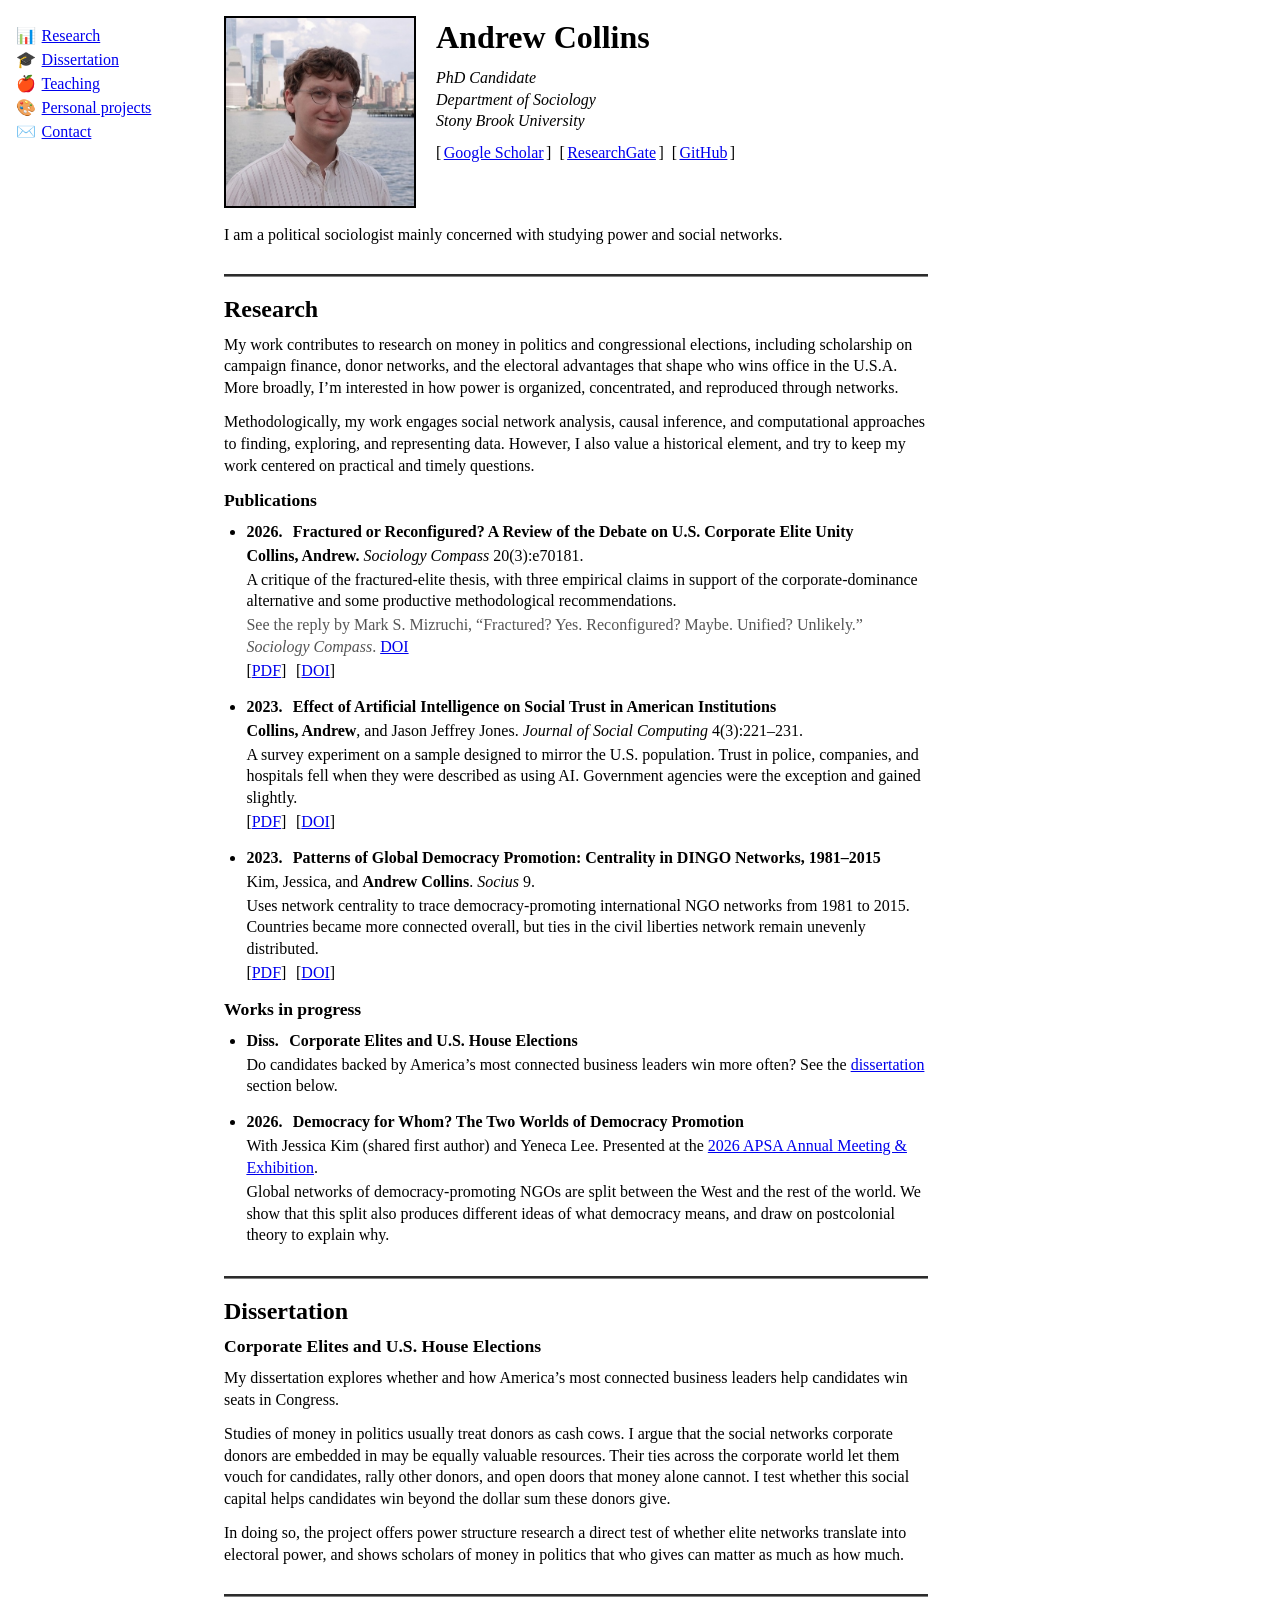
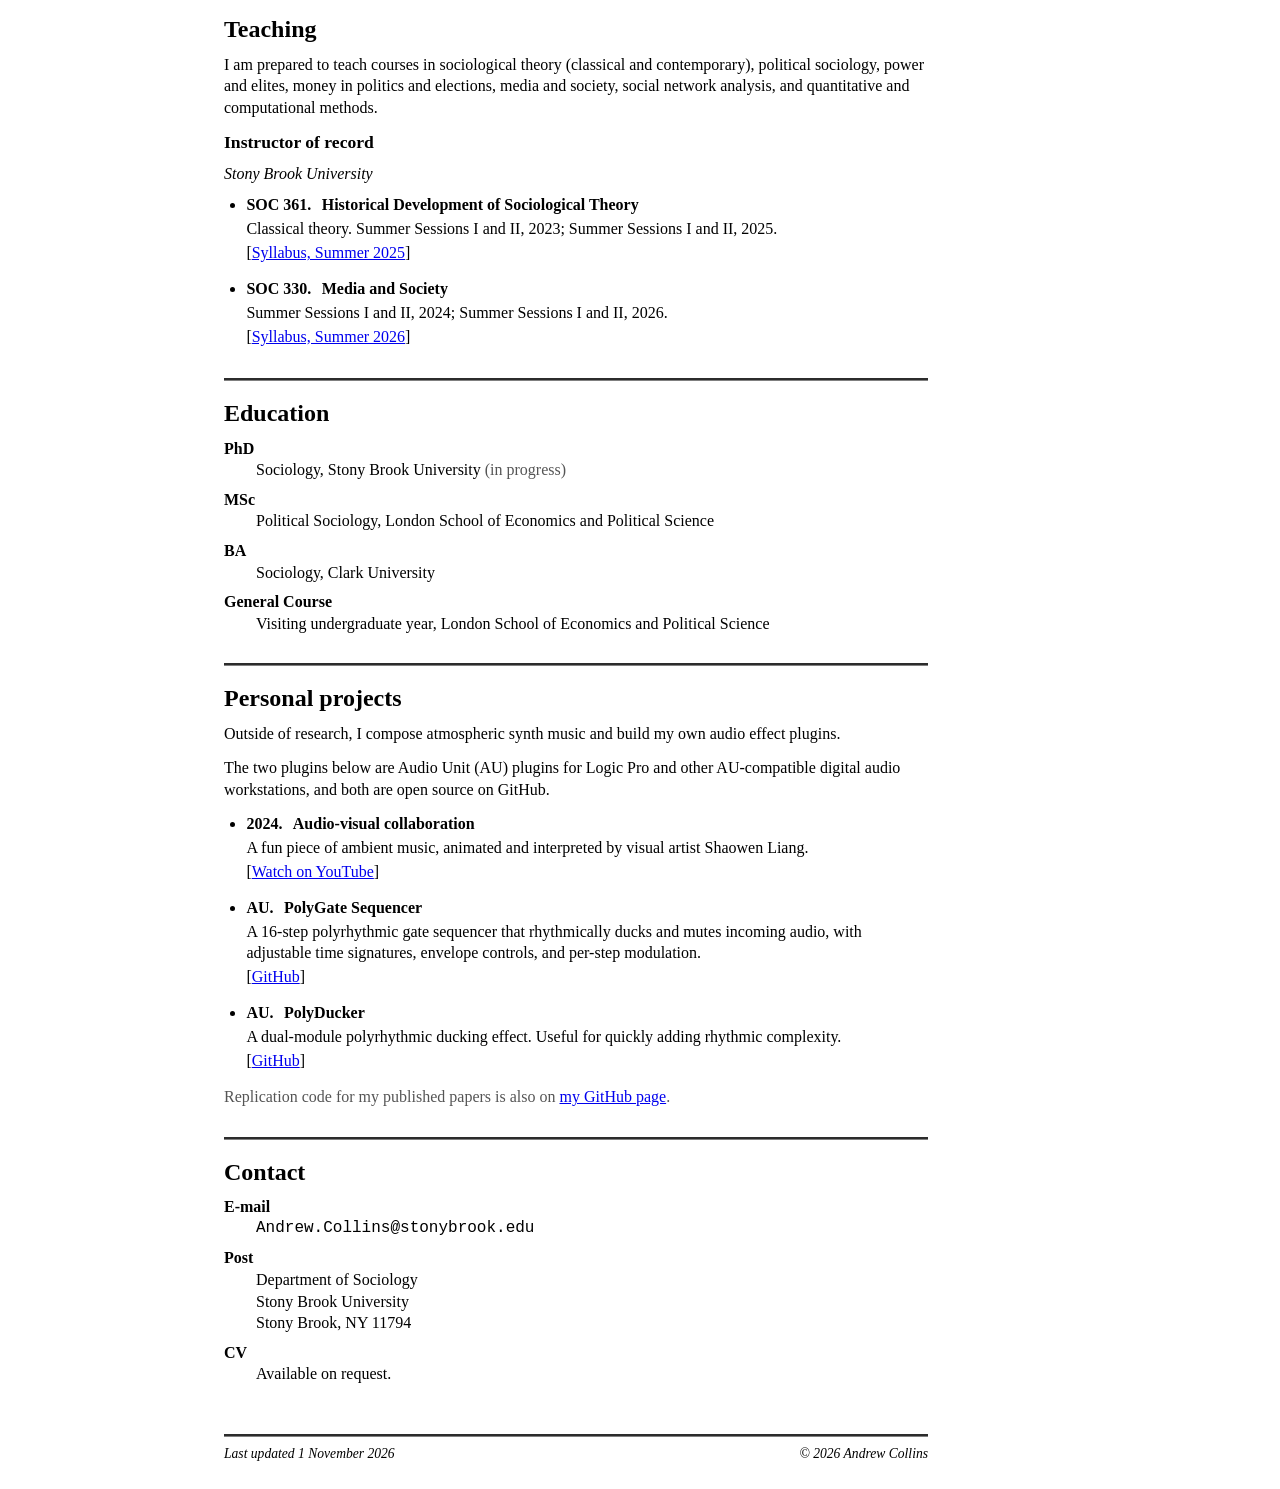
==== index.html @ 4a51fdda "Add causal inference to methods paragraph Co-Authored-By: Claude Sonnet 5.5 <noreply@anthropic.com> " ====
<!doctype html>
<html lang="en">
<head>
<meta charset="utf-8">
<meta name="viewport" content="width=device-width,initial-scale=1,viewport-fit=cover">
<style>body{margin:0}img{max-width:100%}:root{padding-top:env(safe-area-inset-top,0px);padding-bottom:env(safe-area-inset-bottom,0px)}</style>
<title>Andrew Collins</title>
<meta name="claude:viewport-fit-sides" content="cover">
<meta name="description" content="Andrew Collins, PhD candidate in Sociology at Stony Brook University. Political sociology, power structure research, and social network analysis.">
<link rel="stylesheet" href="style.css?v=9">
</head>
<body>
<div class="page">
<header class="side">
  <nav aria-label="Site"><ul class="nav"><li><span class="ico" aria-hidden="true">📊</span><a href="#research">Research</a></li><li><span class="ico" aria-hidden="true">🎓</span><a href="#dissertation">Dissertation</a></li><li><span class="ico" aria-hidden="true">🍎</span><a href="#teaching">Teaching</a></li><li><span class="ico" aria-hidden="true">🎨</span><a href="#projects">Personal projects</a></li><li><span class="ico" aria-hidden="true">✉️</span><a href="#contact">Contact</a></li></ul></nav>
</header>
<main>
<section class="intro">
  <img class="portrait" src="portrait.jpg" alt="Portrait of Andrew Collins" width="507" height="484">
  <div>
    <h1>Andrew Collins</h1>
    <p class="label">PhD Candidate<br>Department of Sociology<br>Stony Brook University</p>
    <div class="links"><a href="https://scholar.google.com/citations?user=Lzi82LQAAAAJ&amp;hl=en">Google Scholar</a><a href="https://www.researchgate.net/profile/Andrew-Collins-50">ResearchGate</a><a href="https://github.com/andycollii">GitHub</a></div>
  </div>
</section>

<section class="bio">
  <p class="lede">I am a political sociologist mainly concerned with studying power and social networks.</p>
</section>

<section id="research">
  <h2>Research</h2>
  <p class="lede">My work contributes to research on money in politics and congressional elections, including scholarship on campaign finance, donor networks, and the electoral advantages that shape who wins office in the U.S.A. More broadly, I&rsquo;m interested in how power is organized, concentrated, and reproduced through networks.</p>
  <p>Methodologically, my work engages social network analysis, causal inference, and computational approaches to finding, exploring, and representing data. However, I also value a historical element, and try to keep my work centered on practical and timely questions.</p>
<h3>Publications</h3>
  <ul class="works">
    <li><span class="yr">2026</span><div class="body">
      <span class="title">Fractured or Reconfigured? A Review of the Debate on U.S. Corporate Elite Unity</span>
      <span class="meta"><b>Collins, Andrew.</b> <i>Sociology Compass</i> 20(3):e70181.</span>
      <p class="note">A critique of the fractured-elite thesis, with three empirical claims in support of the corporate-dominance alternative and some productive methodological recommendations.</p>
      <p class="note quiet">See the reply by Mark S. Mizruchi, &ldquo;Fractured? Yes. Reconfigured? Maybe. Unified? Unlikely.&rdquo; <i>Sociology Compass</i>. <a href="https://doi.org/10.1111/soc4.70237">DOI</a></p>
      <span class="acts"><a href="papers/collins-2026-fractured-or-reconfigured.pdf">PDF</a><a href="https://doi.org/10.1111/soc4.70181">DOI</a></span>
    </div></li>
    <li><span class="yr">2023</span><div class="body">
      <span class="title">Effect of Artificial Intelligence on Social Trust in American Institutions</span>
      <span class="meta"><b>Collins, Andrew</b>, and Jason Jeffrey Jones. <i>Journal of Social Computing</i> 4(3):221&ndash;231.</span>
      <p class="note">A survey experiment on a sample designed to mirror the U.S. population. Trust in police, companies, and hospitals fell when they were described as using AI. Government agencies were the exception and gained slightly.</p>
      <span class="acts"><a href="papers/collins-jones-2023-ai-trust.pdf">PDF</a><a href="https://doi.org/10.23919/JSC.2023.0022">DOI</a></span>
    </div></li>
    <li><span class="yr">2023</span><div class="body">
      <span class="title">Patterns of Global Democracy Promotion: Centrality in DINGO Networks, 1981&ndash;2015</span>
      <span class="meta">Kim, Jessica, and <b>Andrew Collins</b>. <i>Socius</i> 9.</span>
      <p class="note">Uses network centrality to trace democracy-promoting international NGO networks from 1981 to 2015. Countries became more connected overall, but ties in the civil liberties network remain unevenly distributed.</p>
      <span class="acts"><a href="papers/kim-collins-2023-dingo-networks.pdf">PDF</a><a href="https://doi.org/10.1177/23780231231221462">DOI</a></span>
    </div></li>
  </ul>
<h3>Works in progress</h3>
  <ul class="works">
    <li><span class="yr">Diss</span><div class="body">
      <span class="title">Corporate Elites and U.S. House Elections</span>
      <p class="note">Do candidates backed by America&rsquo;s most connected business leaders win more often? See the <a href="#dissertation">dissertation</a> section below.</p>
    </div></li>
    <li><span class="yr">2026</span><div class="body">
      <span class="title">Democracy for Whom? The Two Worlds of Democracy Promotion</span>
      <span class="meta">With Jessica Kim (shared first author) and Yeneca Lee. Presented at the <a href="https://connect.apsanet.org/apsa2026/">2026 APSA Annual Meeting &amp; Exhibition</a>.</span>
      <p class="note">Global networks of democracy-promoting NGOs are split between the West and the rest of the world. We show that this split also produces different ideas of what democracy means, and draw on postcolonial theory to explain why.</p>
    </div></li>
  </ul>
</section>

<section id="dissertation">
  <h2>Dissertation</h2>
  <h3>Corporate Elites and U.S. House Elections</h3>
  <p class="lede">My dissertation explores whether and how America&rsquo;s most connected business leaders help candidates win seats in Congress.</p>
  <p>Studies of money in politics usually treat donors as cash cows. I argue that the social networks corporate donors are embedded in may be equally valuable resources. Their ties across the corporate world let them vouch for candidates, rally other donors, and open doors that money alone cannot. I test whether this social capital helps candidates win beyond the dollar sum these donors give.</p>
  <p>In doing so, the project offers power structure research a direct test of whether elite networks translate into electoral power, and shows scholars of money in politics that who gives can matter as much as how much.</p>
</section>

<section id="teaching">
  <h2>Teaching</h2>
  <p class="lede">I am prepared to teach courses in sociological theory (classical and contemporary), political sociology, power and elites, money in politics and elections, media and society, social network analysis, and quantitative and computational methods.</p>
<h3>Instructor of record</h3>
  <p class="label">Stony Brook University</p>
  <ul class="works">
    <li><span class="yr">SOC 361</span><div class="body">
      <span class="title">Historical Development of Sociological Theory</span>
      <span class="meta">Classical theory. Summer Sessions I and II, 2023; Summer Sessions I and II, 2025.</span>
      <span class="acts"><a href="syllabi/SOC361-classical-sociological-theory-summer-2025.pdf">Syllabus, Summer 2025</a></span>
    </div></li>
    <li><span class="yr">SOC 330</span><div class="body">
      <span class="title">Media and Society</span>
      <span class="meta">Summer Sessions I and II, 2024; Summer Sessions I and II, 2026.</span>
      <span class="acts"><a href="syllabi/SOC330-media-and-society-summer-2026.pdf">Syllabus, Summer 2026</a></span>
    </div></li>
  </ul>
</section>

<section>
    <h2>Education</h2>
    <dl class="cv">
      <dt>PhD</dt><dd>Sociology, Stony Brook University <span class="quiet">(in progress)</span></dd>
      <dt>MSc</dt><dd>Political Sociology, London School of Economics and Political Science</dd>
      <dt>BA</dt><dd>Sociology, Clark University</dd>
      <dt>General Course</dt><dd>Visiting undergraduate year, London School of Economics and Political Science</dd>
    </dl>
</section>

<section id="projects">
  <h2>Personal projects</h2>
  <p class="lede">Outside of research, I compose atmospheric synth music and build my own audio effect plugins.</p>
  <p>The two plugins below are Audio Unit (AU) plugins for Logic Pro and other AU-compatible digital audio workstations, and both are open source on GitHub.</p>
<ul class="works">
    <li><span class="yr">2024</span><div class="body">
      <span class="title">Audio-visual collaboration</span>
      <p class="note">A fun piece of ambient music, animated and interpreted by visual artist Shaowen Liang.</p>
      <span class="acts"><a href="https://www.youtube.com/watch?v=5Bw2liCkZ20">Watch on YouTube</a></span>
    </div></li>
    <li><span class="yr">AU</span><div class="body">
      <span class="title">PolyGate Sequencer</span>
      <p class="note">A 16-step polyrhythmic gate sequencer that rhythmically ducks and mutes incoming audio, with adjustable time signatures, envelope controls, and per-step modulation.</p>
      <span class="acts"><a href="https://github.com/andycollii/PolyGate-Sequencer">GitHub</a></span>
    </div></li>
    <li><span class="yr">AU</span><div class="body">
      <span class="title">PolyDucker</span>
      <p class="note">A dual-module polyrhythmic ducking effect. Useful for quickly adding rhythmic complexity.</p>
      <span class="acts"><a href="https://github.com/andycollii/PolyDucker">GitHub</a></span>
    </div></li>
  </ul>
  <p class="quiet">Replication code for my published papers is also on <a href="https://github.com/andycollii">my GitHub page</a>.</p>
</section>

<section id="contact">
  <h2>Contact</h2>
  <dl class="cv">
    <dt>E-mail</dt><dd class="mono">Andrew.Collins@stonybrook.edu</dd>
    <dt>Post</dt><dd>Department of Sociology<br>Stony Brook University<br>Stony Brook, NY 11794</dd>
    <dt>CV</dt><dd>Available on request.</dd>
  </dl>
</section>
</main>
<footer class="foot label"><span>Last updated 1 November 2026</span><span>&copy; 2026 Andrew Collins</span></footer>
</div>
</body>
</html>
---- style.css ----
/* Layout: web 1.0. Plain document flow, a bordered sidebar box like an old frameset, default-blue links, purple visited links, grooved rules. */
:root {
  --paper: #ffffff;
  --ink: #000000;
  --quiet: #555555;
  --box: #e8e8e8;
  --edge: #808080;
  --link: #0000ee;
  --visited: #551a8b;
  --active: #ee0000;
  --face: "Times New Roman", Times, serif;
}
@media (prefers-color-scheme: dark) {
  :root:not([data-theme="light"]) { --paper: #000000; --ink: #e6e6e6; --quiet: #a8a8a8; --box: #1a1a1a; --edge: #808080; --link: #6f9cff; --visited: #c08fff; --active: #ff5a5a; color-scheme: dark; }
}
:root[data-theme="dark"] { --paper: #000000; --ink: #e6e6e6; --quiet: #a8a8a8; --box: #1a1a1a; --edge: #808080; --link: #6f9cff; --visited: #c08fff; --active: #ff5a5a; color-scheme: dark; }

* { box-sizing: border-box; }
body {
  background: var(--paper);
  color: var(--ink);
  font-family: var(--face);
  font-size: 16px;
  line-height: 1.35;
}

.page {
  display: grid;
  grid-template-columns: 11rem minmax(0, 44rem);
  gap: 1.25rem 2rem;
  max-width: 60rem;
  padding: 1rem max(16px, env(safe-area-inset-right, 0px)) 1rem max(16px, env(safe-area-inset-left, 0px));
}

.side {
  align-self: start;
  padding-top: 0.4rem;
  display: flex;
  flex-direction: column;
  gap: 0.75rem;
}
.mark { font-weight: bold; font-size: 1.1rem; color: var(--ink); text-decoration: none; }
.mark:visited { color: var(--ink); }

.nav { margin: 0; padding-left: 1.2rem; list-style: square; }
.nav li { margin: 0.15rem 0; }
.nav a[aria-current="page"] { color: var(--ink); font-weight: bold; text-decoration: none; }

main { min-width: 0; display: flex; flex-direction: column; gap: 0; }
section { margin: 0; padding-bottom: 1rem; }
section + section, .id + section, section + .id { border-top: 3px groove var(--edge); padding-top: 0.5rem; }

h1 { font-size: 2rem; font-weight: bold; margin: 0.3rem 0 0.5rem; }
h2 { font-size: 1.5rem; font-weight: bold; margin: 0.5rem 0; }
h3 { font-size: 1.1rem; font-weight: bold; margin: 0.5rem 0; }
p { margin: 0 0 0.8rem; }
.lede { font-size: 1rem; }

.label { font-size: 1rem; color: var(--ink); font-style: italic; margin: 0 0 0.6rem; }
.side .label { font-size: 0.85rem; margin: 0; }
.quiet { color: var(--quiet); }

a { color: var(--link); text-decoration: underline; }
a:visited { color: var(--visited); }
a:active { color: var(--active); }
a:focus-visible { outline: 1px dotted var(--ink); outline-offset: 1px; }

.id { display: flex; flex-direction: column; gap: 0.6rem; padding-bottom: 1rem; }
.portrait { display: block; width: 10rem; max-width: 100%; height: auto; aspect-ratio: 1; object-fit: cover; object-position: 40% 45%; border: 2px solid var(--ink); }
.links { display: flex; flex-wrap: wrap; gap: 0.2rem 0; }
.links a::before { content: "["; color: var(--ink); display: inline-block; margin-right: 0.15em; text-decoration: none; }
.links a::after { content: "]"; color: var(--ink); display: inline-block; margin-left: 0.15em; margin-right: 0.5em; text-decoration: none; }

/* Works: a plain bulleted list with the year in bold */
.works { margin: 0 0 0.8rem; padding-left: 1.4rem; list-style: disc; }
.works li { margin: 0 0 0.9rem; }
.works .yr { font-weight: bold; margin-right: 0.4em; }
.works .yr::after { content: "."; }
.works .body { display: inline; }
.works .title { font-weight: bold; }
.works .meta, .works .note, .works .acts { display: block; margin: 0.15rem 0 0; }
.works .note { margin: 0.15rem 0 0; }
.works .meta { color: var(--ink); }
.works .acts a { margin-right: 0.6em; }
.works .acts a::before { content: "["; color: var(--ink); display: inline-block; text-decoration: none; }
.works .acts a::after { content: "]"; color: var(--ink); display: inline-block; text-decoration: none; }

.tags { margin: 0 0 0.8rem; padding-left: 1.4rem; list-style: circle; }

dl.cv { margin: 0 0 0.8rem; }
dl.cv dt { font-weight: bold; margin-top: 0.5rem; }
dl.cv dd { margin: 0 0 0 2rem; }

.mono { font-family: "Courier New", Courier, monospace; overflow-wrap: anywhere; }

.foot { grid-column: 2; display: flex; flex-wrap: wrap; justify-content: space-between; gap: 0.25rem 1.5rem; border-top: 3px groove var(--edge); padding-top: 0.5rem; font-size: 0.85rem; font-style: italic; }

@media (max-width: 760px) {
  .page { grid-template-columns: minmax(0, 1fr); }
  .foot { grid-column: 1; }
}

/* Index: photo beside name, title and links */
.intro { display: flex; gap: 1.25rem; align-items: flex-start; }
.intro h1 { margin-top: 0; }
.intro .portrait { flex: none; width: 12rem; }
.intro + .bio { border-top: none; padding-top: 0; }
@media (max-width: 520px) {
  .intro { flex-direction: column; gap: 0.75rem; }
}

/* Single page: sticky menu, anchored sections */
.side { position: sticky; top: 1rem; }
section[id] { scroll-margin-top: 1rem; }
html { scroll-behavior: smooth; }
@media (prefers-reduced-motion: reduce) { html { scroll-behavior: auto; } }
@media (max-width: 760px) { .side { position: static; } }

/* Menu: emoji in place of bullets */
.nav { list-style: none; padding-left: 0; }
.nav .ico { display: inline-block; width: 1.6em; }
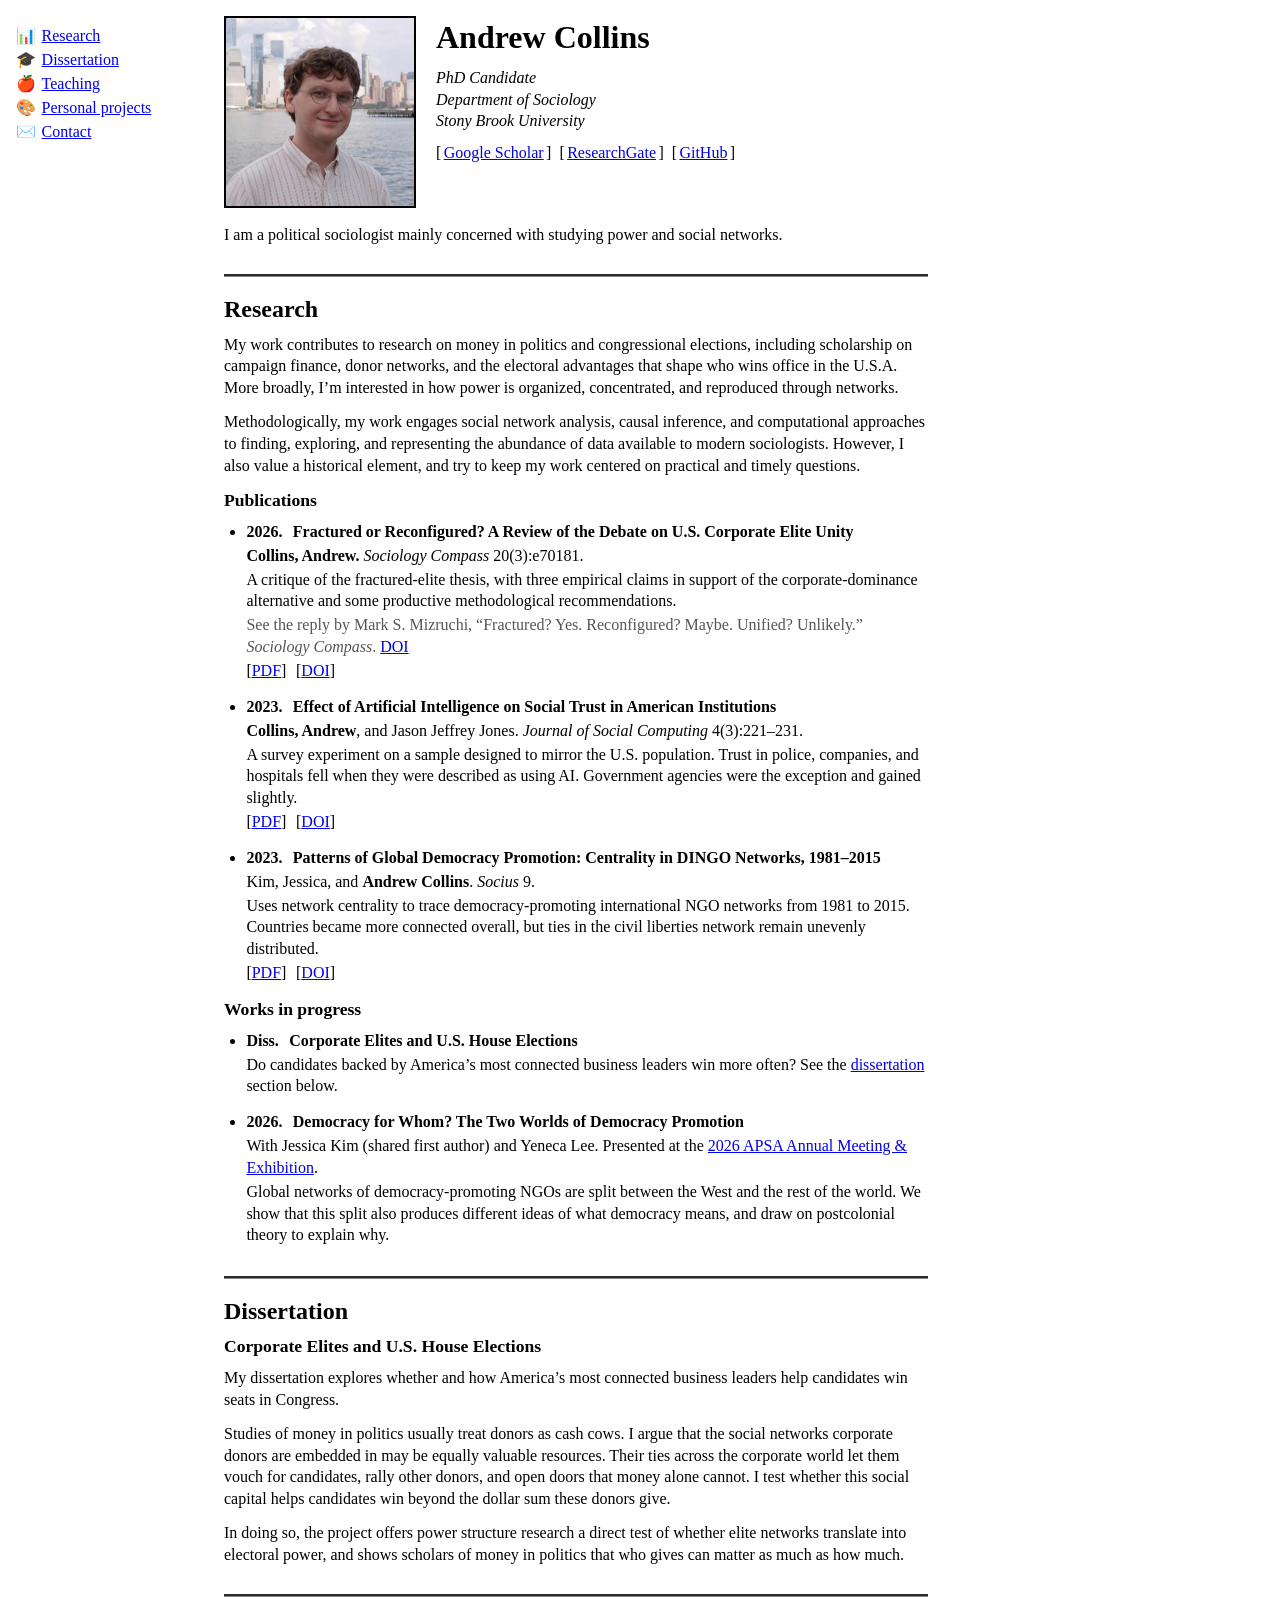
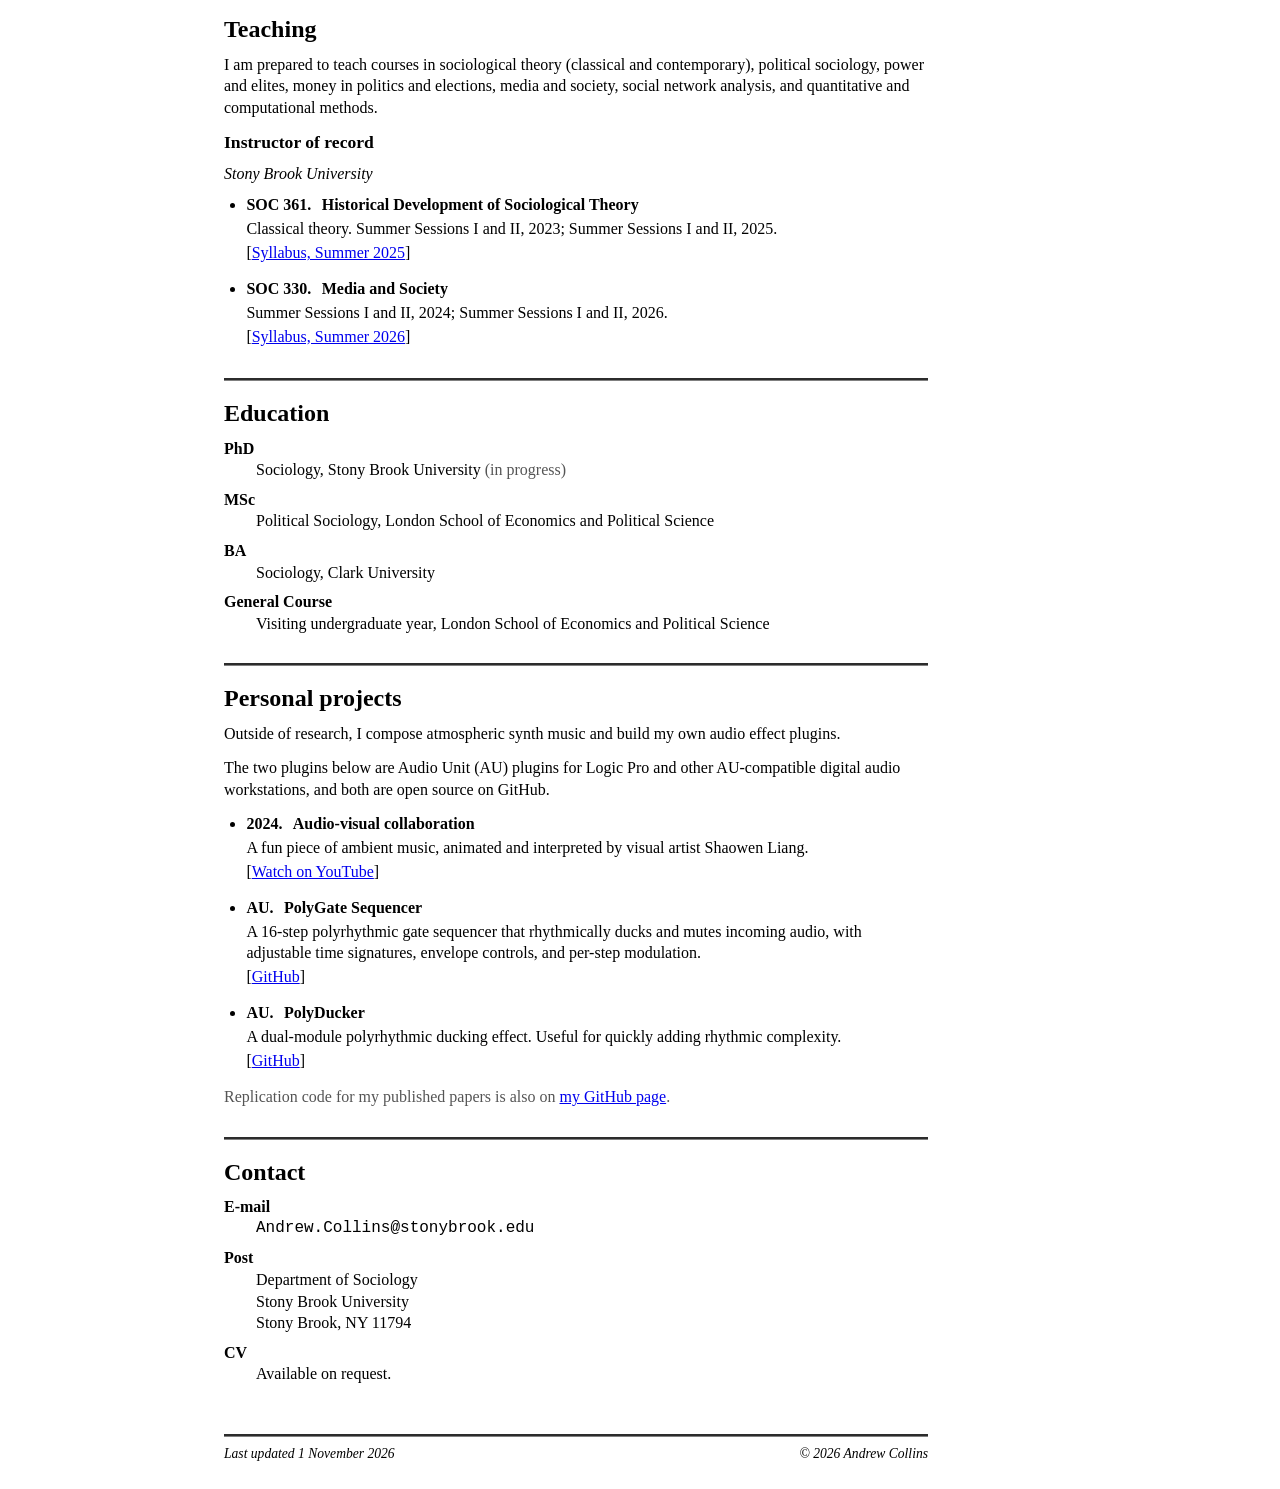
==== commit 0ac8238f: "Reword methods paragraph on data abundance Co-Authored-By: Claude Sonnet 5.5 <noreply@anthropic.com>" ====
--- a/index.html
+++ b/index.html
@@ -31,7 +31,7 @@
 <section id="research">
   <h2>Research</h2>
   <p class="lede">My work contributes to research on money in politics and congressional elections, including scholarship on campaign finance, donor networks, and the electoral advantages that shape who wins office in the U.S.A. More broadly, I&rsquo;m interested in how power is organized, concentrated, and reproduced through networks.</p>
-  <p>Methodologically, my work engages social network analysis, causal inference, and computational approaches to finding, exploring, and representing data. However, I also value a historical element, and try to keep my work centered on practical and timely questions.</p>
+  <p>Methodologically, my work engages social network analysis, causal inference, and computational approaches to finding, exploring, and representing the abundance of data available to modern sociologists. However, I also value a historical element, and try to keep my work centered on practical and timely questions.</p>
 <h3>Publications</h3>
   <ul class="works">
     <li><span class="yr">2026</span><div class="body">
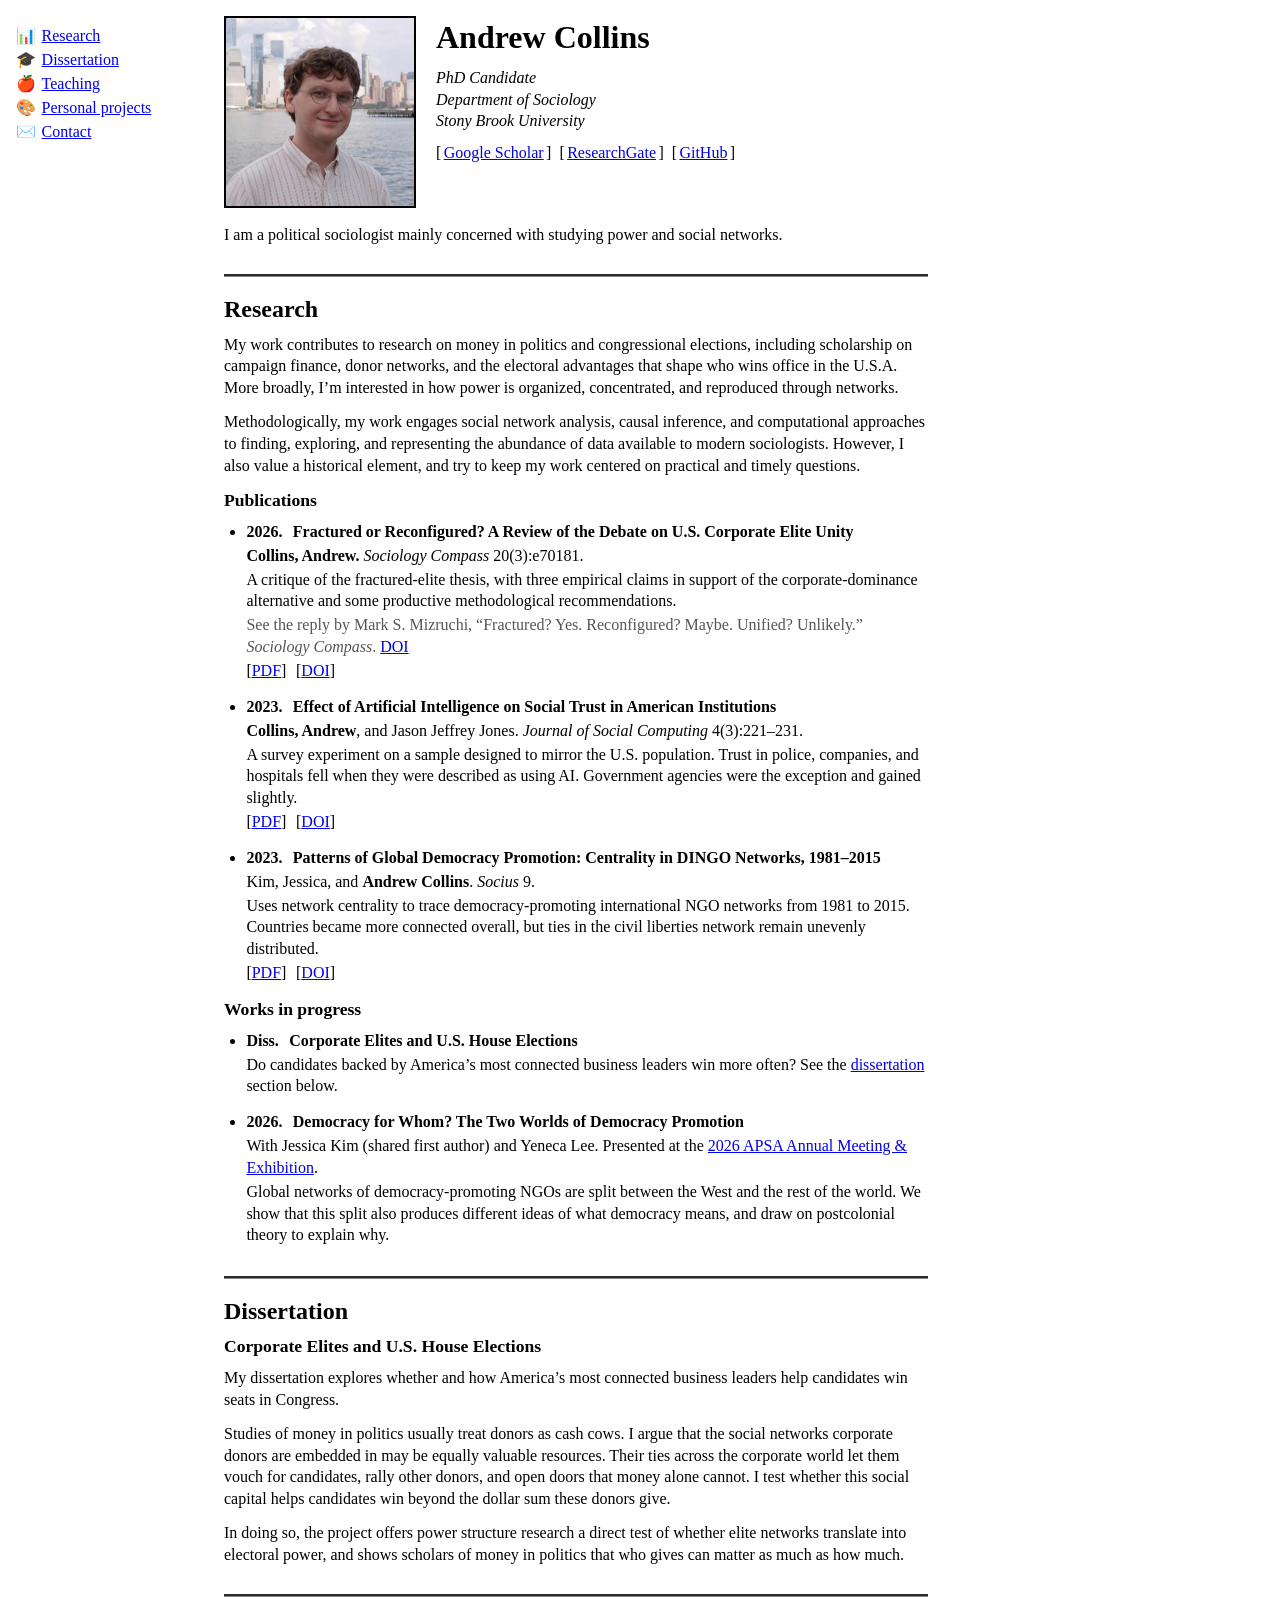
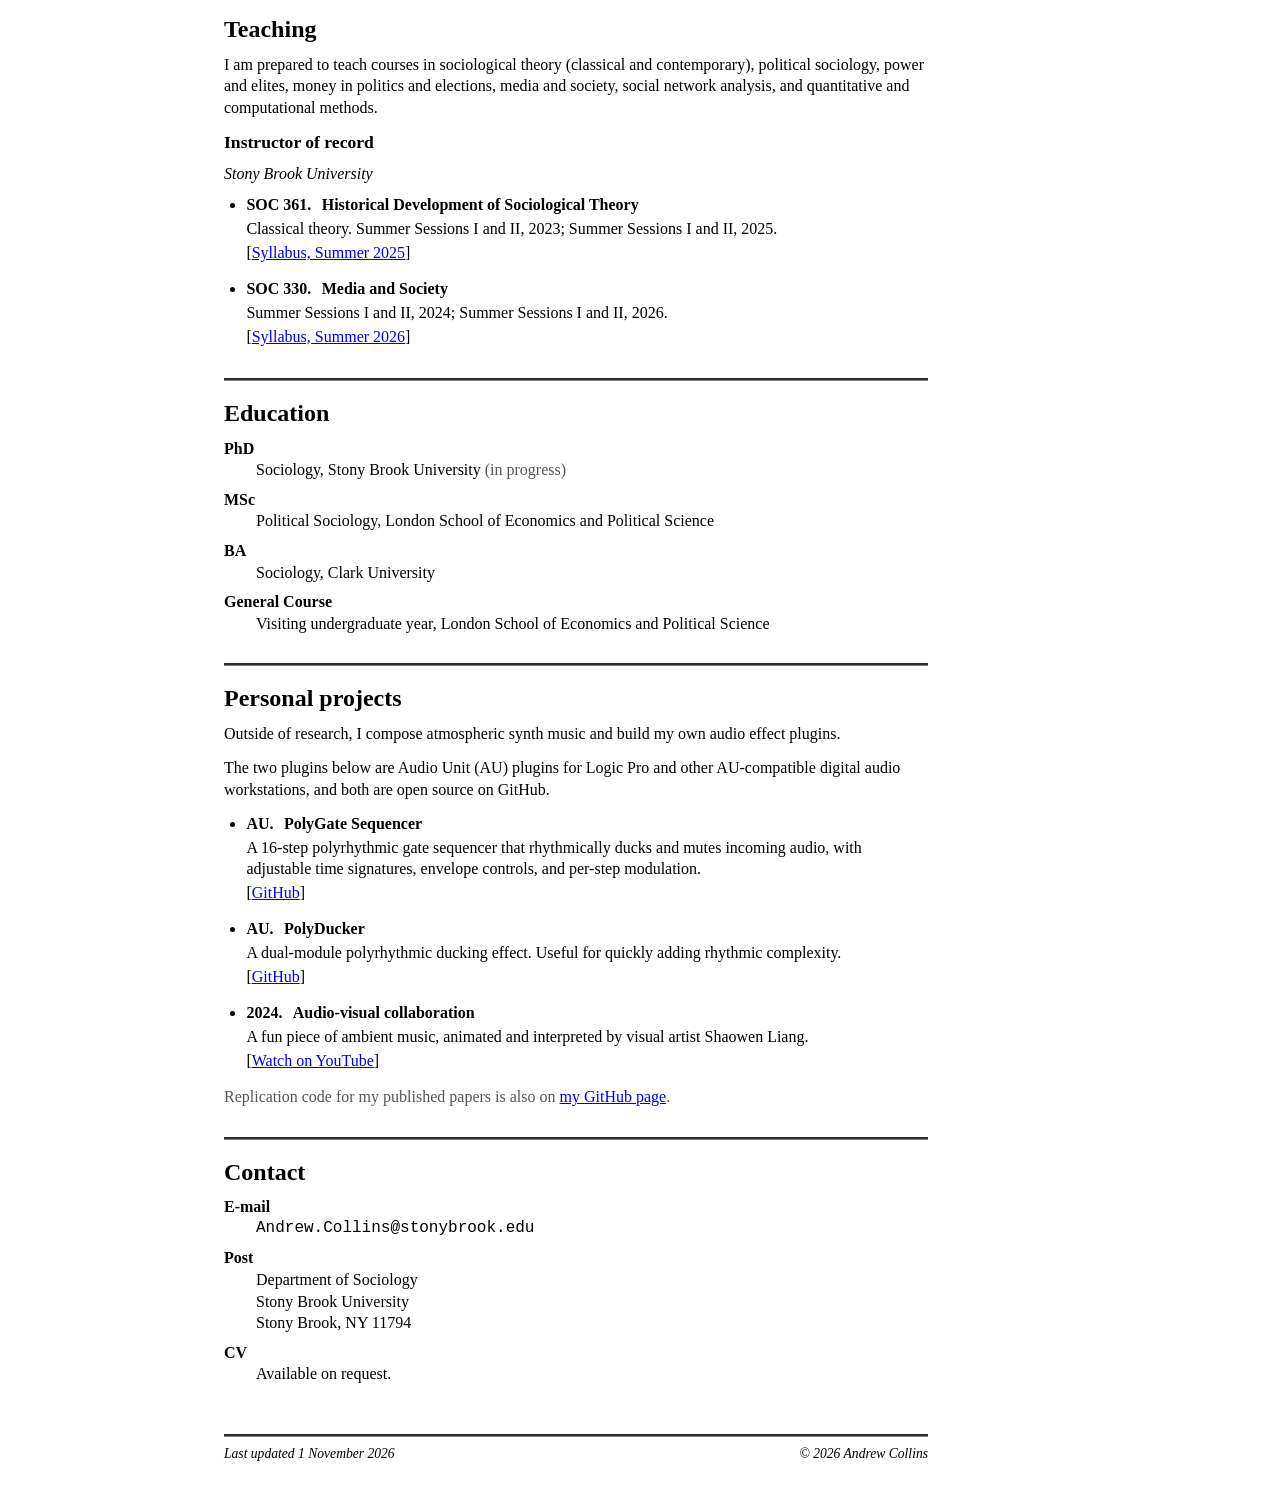
==== commit 1a5c794a: "Move audio-visual collaboration beneath the plugins Co-Authored-By: Claude Sonnet 5.5 <noreply@anthr" ====
--- a/index.html
+++ b/index.html
@@ -110,11 +110,6 @@
   <p class="lede">Outside of research, I compose atmospheric synth music and build my own audio effect plugins.</p>
   <p>The two plugins below are Audio Unit (AU) plugins for Logic Pro and other AU-compatible digital audio workstations, and both are open source on GitHub.</p>
 <ul class="works">
-    <li><span class="yr">2024</span><div class="body">
-      <span class="title">Audio-visual collaboration</span>
-      <p class="note">A fun piece of ambient music, animated and interpreted by visual artist Shaowen Liang.</p>
-      <span class="acts"><a href="https://www.youtube.com/watch?v=5Bw2liCkZ20">Watch on YouTube</a></span>
-    </div></li>
     <li><span class="yr">AU</span><div class="body">
       <span class="title">PolyGate Sequencer</span>
       <p class="note">A 16-step polyrhythmic gate sequencer that rhythmically ducks and mutes incoming audio, with adjustable time signatures, envelope controls, and per-step modulation.</p>
@@ -124,6 +119,11 @@
       <span class="title">PolyDucker</span>
       <p class="note">A dual-module polyrhythmic ducking effect. Useful for quickly adding rhythmic complexity.</p>
       <span class="acts"><a href="https://github.com/andycollii/PolyDucker">GitHub</a></span>
+    </div></li>
+    <li><span class="yr">2024</span><div class="body">
+      <span class="title">Audio-visual collaboration</span>
+      <p class="note">A fun piece of ambient music, animated and interpreted by visual artist Shaowen Liang.</p>
+      <span class="acts"><a href="https://www.youtube.com/watch?v=5Bw2liCkZ20">Watch on YouTube</a></span>
     </div></li>
   </ul>
   <p class="quiet">Replication code for my published papers is also on <a href="https://github.com/andycollii">my GitHub page</a>.</p>
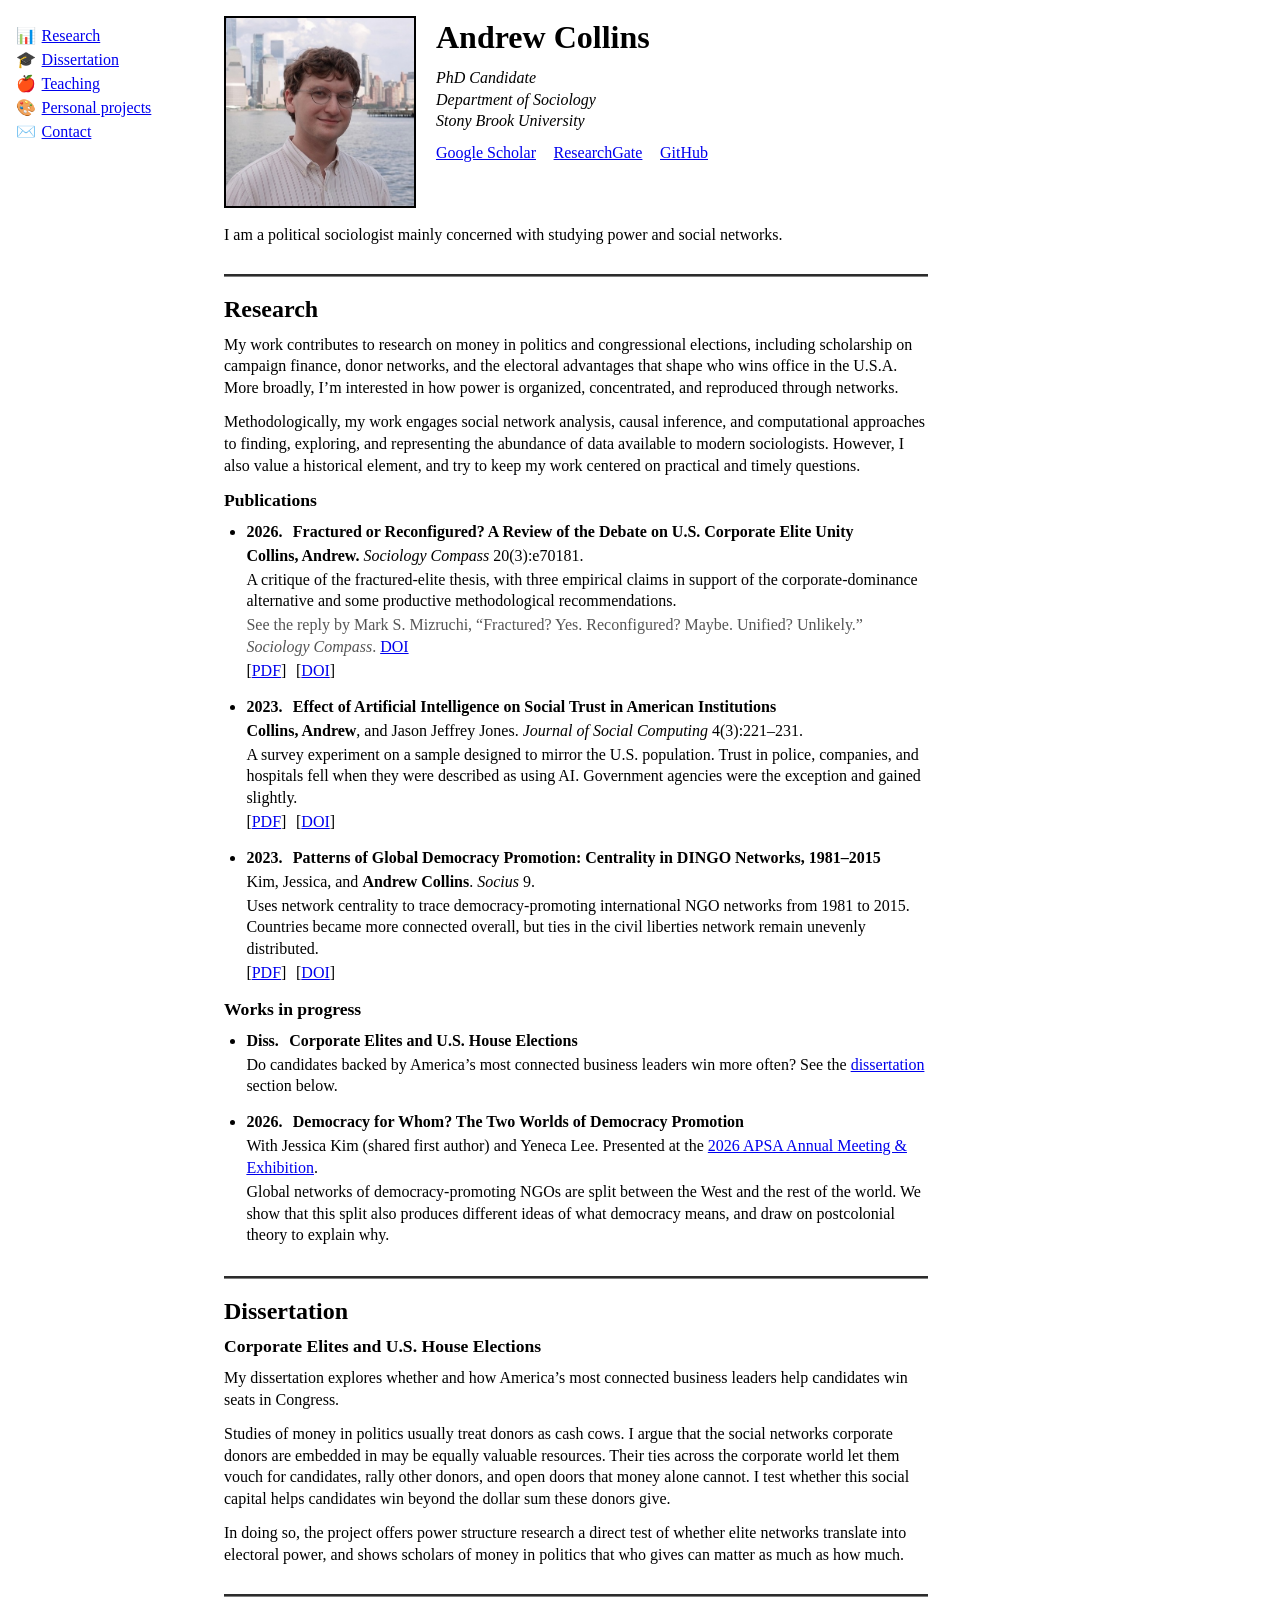
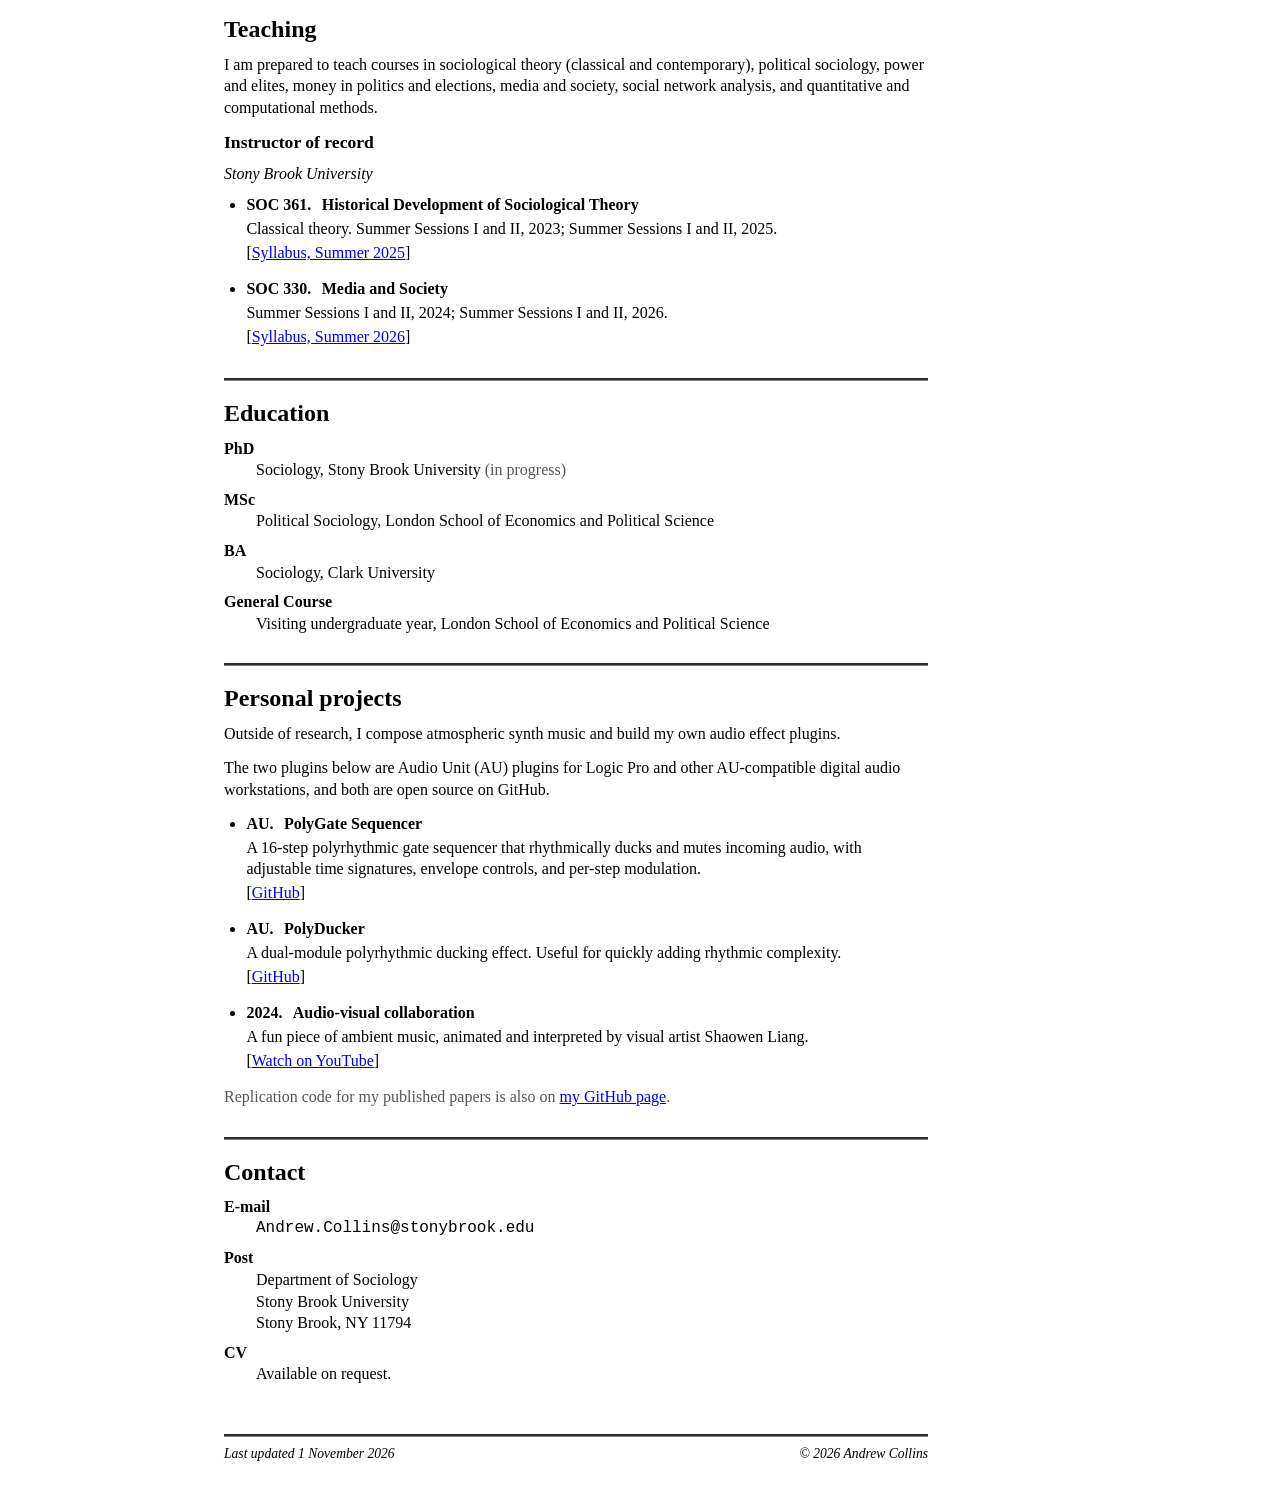
==== commit 2cb5df4f: "Remove brackets from profile links Co-Authored-By: Claude Sonnet 5.5 <noreply@anthropic.com> Claude-" ====
--- a/index.html
+++ b/index.html
@@ -7,7 +7,7 @@
 <title>Andrew Collins</title>
 <meta name="claude:viewport-fit-sides" content="cover">
 <meta name="description" content="Andrew Collins, PhD candidate in Sociology at Stony Brook University. Political sociology, power structure research, and social network analysis.">
-<link rel="stylesheet" href="style.css?v=9">
+<link rel="stylesheet" href="style.css?v=10">
 </head>
 <body>
 <div class="page">
--- a/style.css
+++ b/style.css
@@ -67,9 +67,7 @@
 
 .id { display: flex; flex-direction: column; gap: 0.6rem; padding-bottom: 1rem; }
 .portrait { display: block; width: 10rem; max-width: 100%; height: auto; aspect-ratio: 1; object-fit: cover; object-position: 40% 45%; border: 2px solid var(--ink); }
-.links { display: flex; flex-wrap: wrap; gap: 0.2rem 0; }
-.links a::before { content: "["; color: var(--ink); display: inline-block; margin-right: 0.15em; text-decoration: none; }
-.links a::after { content: "]"; color: var(--ink); display: inline-block; margin-left: 0.15em; margin-right: 0.5em; text-decoration: none; }
+.links { display: flex; flex-wrap: wrap; gap: 0.2rem 1.1rem; }
 
 /* Works: a plain bulleted list with the year in bold */
 .works { margin: 0 0 0.8rem; padding-left: 1.4rem; list-style: disc; }
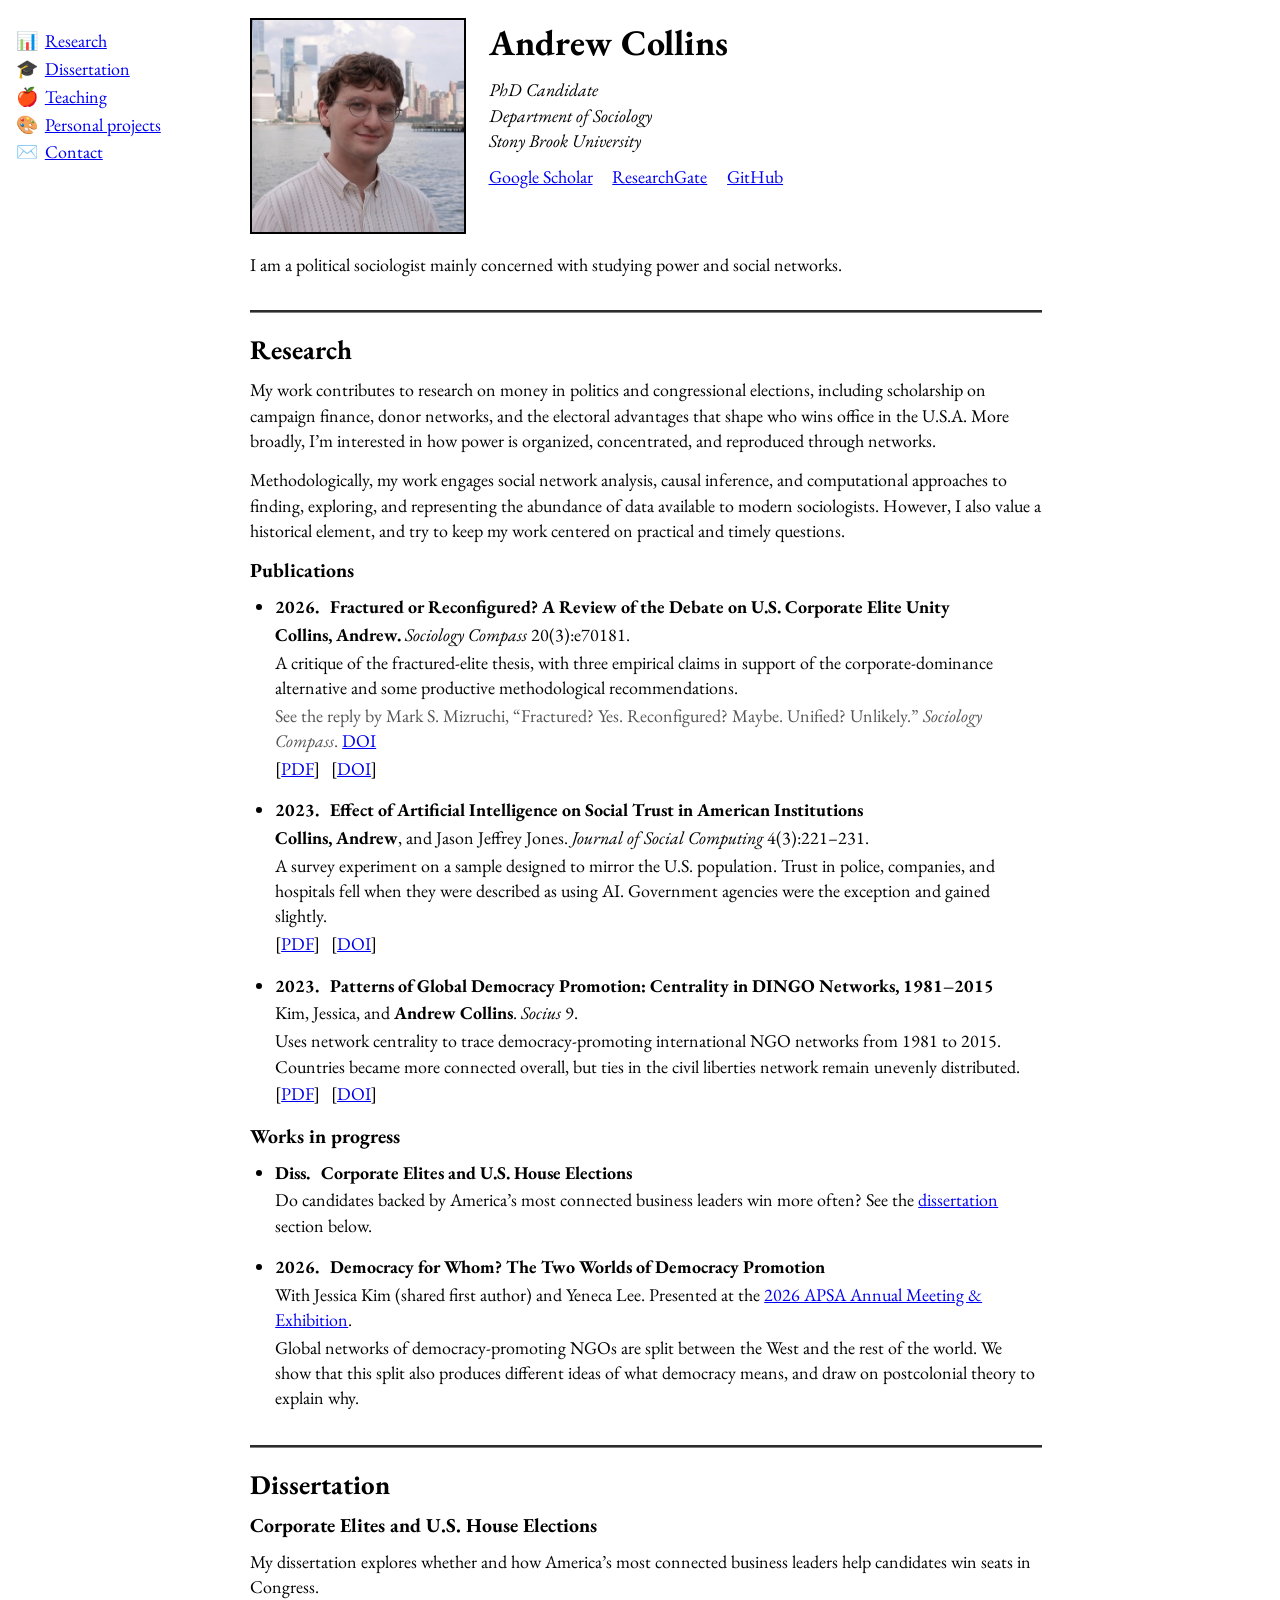
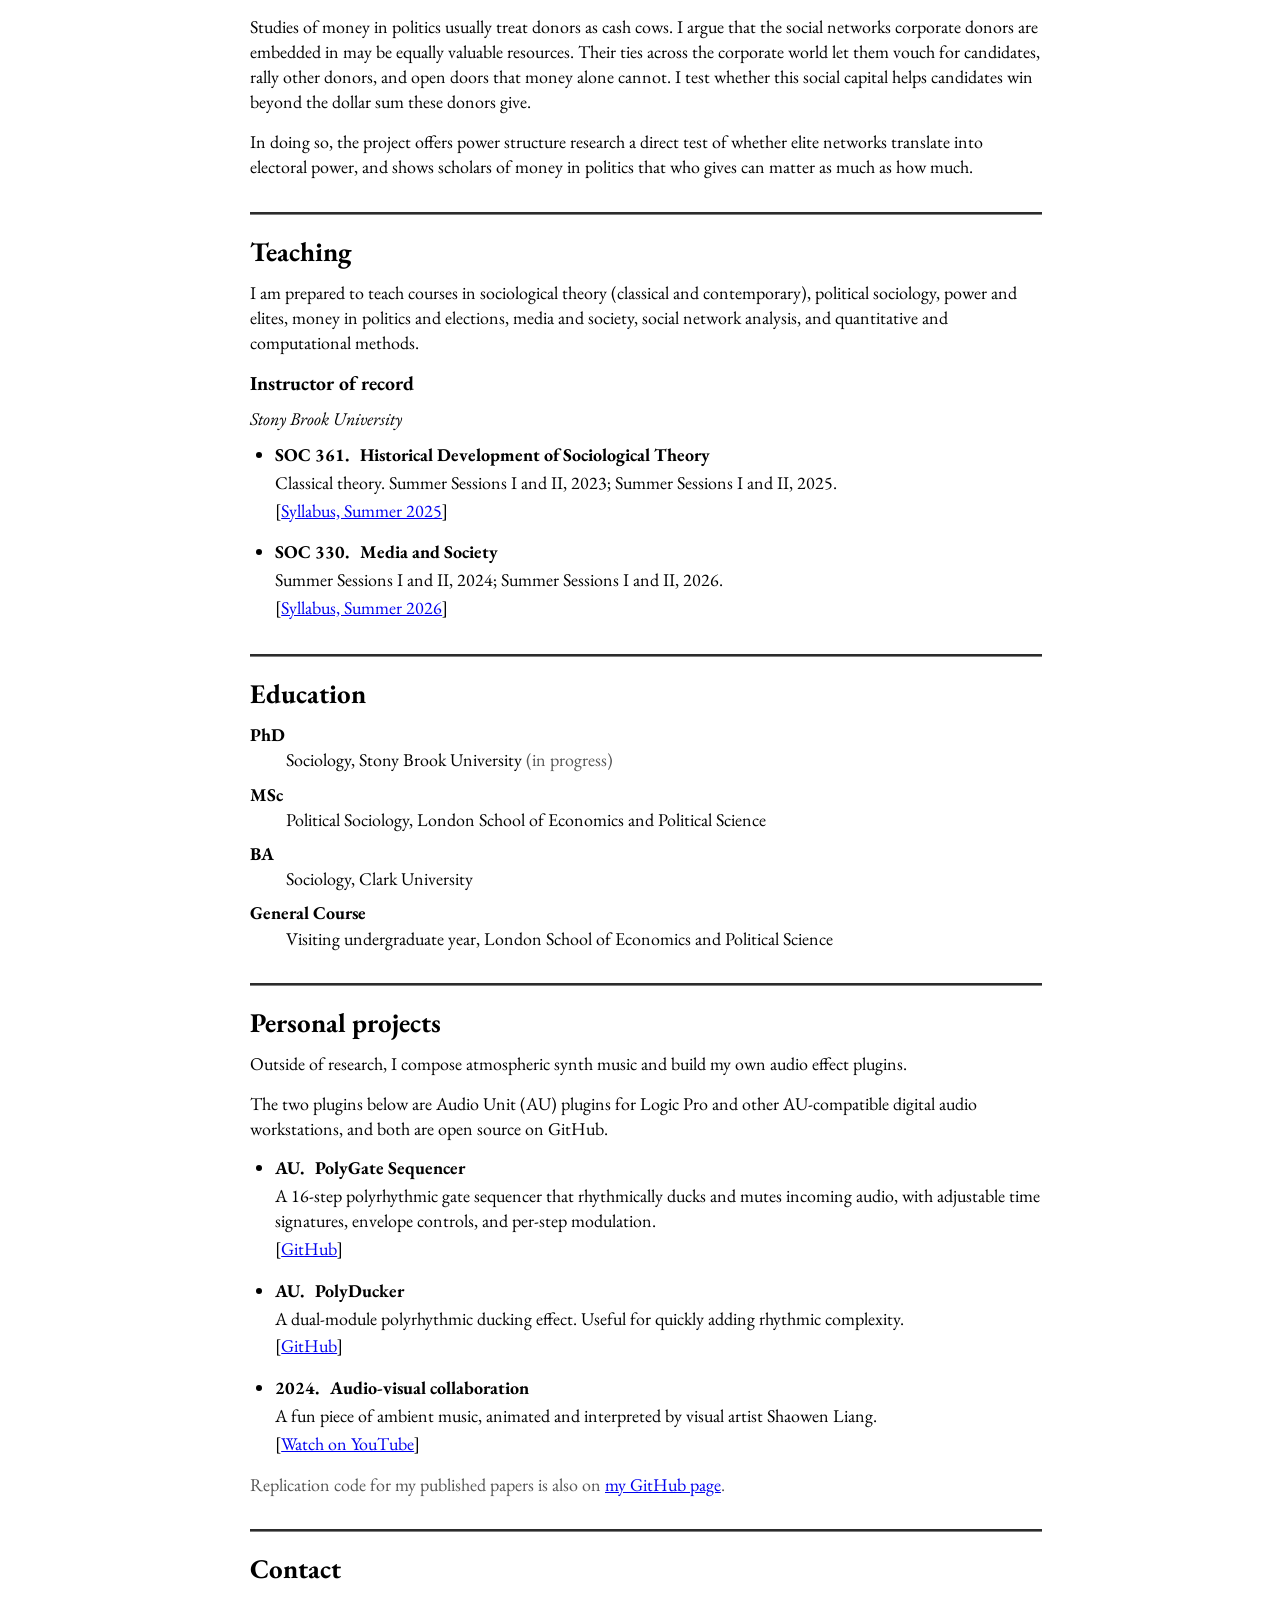
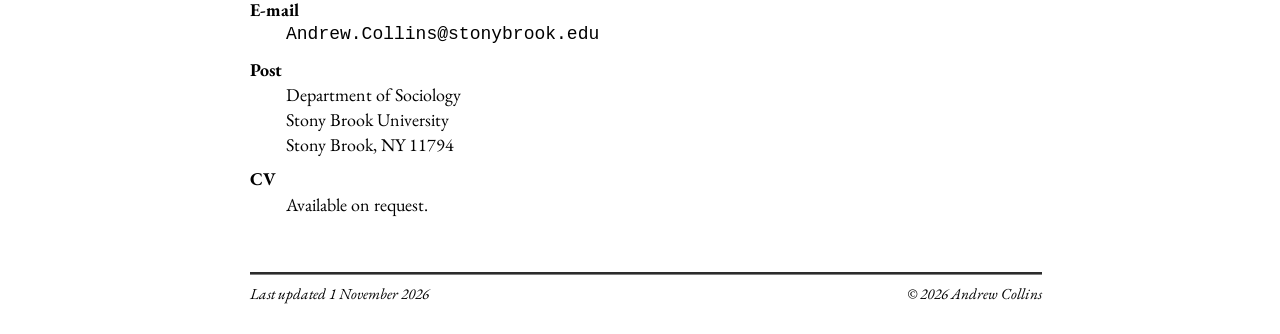
==== commit 1999098d: "Switch site font to self-hosted EB Garamond Co-Authored-By: Claude Sonnet 5.5 <noreply@anthropic.com" ====
--- a/index.html
+++ b/index.html
@@ -7,7 +7,7 @@
 <title>Andrew Collins</title>
 <meta name="claude:viewport-fit-sides" content="cover">
 <meta name="description" content="Andrew Collins, PhD candidate in Sociology at Stony Brook University. Political sociology, power structure research, and social network analysis.">
-<link rel="stylesheet" href="style.css?v=10">
+<link rel="stylesheet" href="style.css?v=12">
 </head>
 <body>
 <div class="page">
--- a/style.css
+++ b/style.css
@@ -1,3 +1,8 @@
+@font-face { font-family: "EB Garamond"; font-style: normal; font-weight: 400; font-display: swap; src: url("fonts/eb-garamond-latin-400-normal.woff2") format("woff2"); }
+@font-face { font-family: "EB Garamond"; font-style: italic; font-weight: 400; font-display: swap; src: url("fonts/eb-garamond-latin-400-italic.woff2") format("woff2"); }
+@font-face { font-family: "EB Garamond"; font-style: normal; font-weight: 700; font-display: swap; src: url("fonts/eb-garamond-latin-700-normal.woff2") format("woff2"); }
+@font-face { font-family: "EB Garamond"; font-style: italic; font-weight: 700; font-display: swap; src: url("fonts/eb-garamond-latin-700-italic.woff2") format("woff2"); }
+
 /* Layout: web 1.0. Plain document flow, a bordered sidebar box like an old frameset, default-blue links, purple visited links, grooved rules. */
 :root {
   --paper: #ffffff;
@@ -8,20 +13,21 @@
   --link: #0000ee;
   --visited: #551a8b;
   --active: #ee0000;
-  --face: "Times New Roman", Times, serif;
+  --face: "EB Garamond", Garamond, "Times New Roman", Times, serif;
 }
 @media (prefers-color-scheme: dark) {
   :root:not([data-theme="light"]) { --paper: #000000; --ink: #e6e6e6; --quiet: #a8a8a8; --box: #1a1a1a; --edge: #808080; --link: #6f9cff; --visited: #c08fff; --active: #ff5a5a; color-scheme: dark; }
 }
 :root[data-theme="dark"] { --paper: #000000; --ink: #e6e6e6; --quiet: #a8a8a8; --box: #1a1a1a; --edge: #808080; --link: #6f9cff; --visited: #c08fff; --active: #ff5a5a; color-scheme: dark; }
 
+html { font-size: 18px; }
 * { box-sizing: border-box; }
 body {
   background: var(--paper);
   color: var(--ink);
   font-family: var(--face);
-  font-size: 16px;
-  line-height: 1.35;
+  font-size: 1rem;
+  line-height: 1.4;
 }
 
 .page {
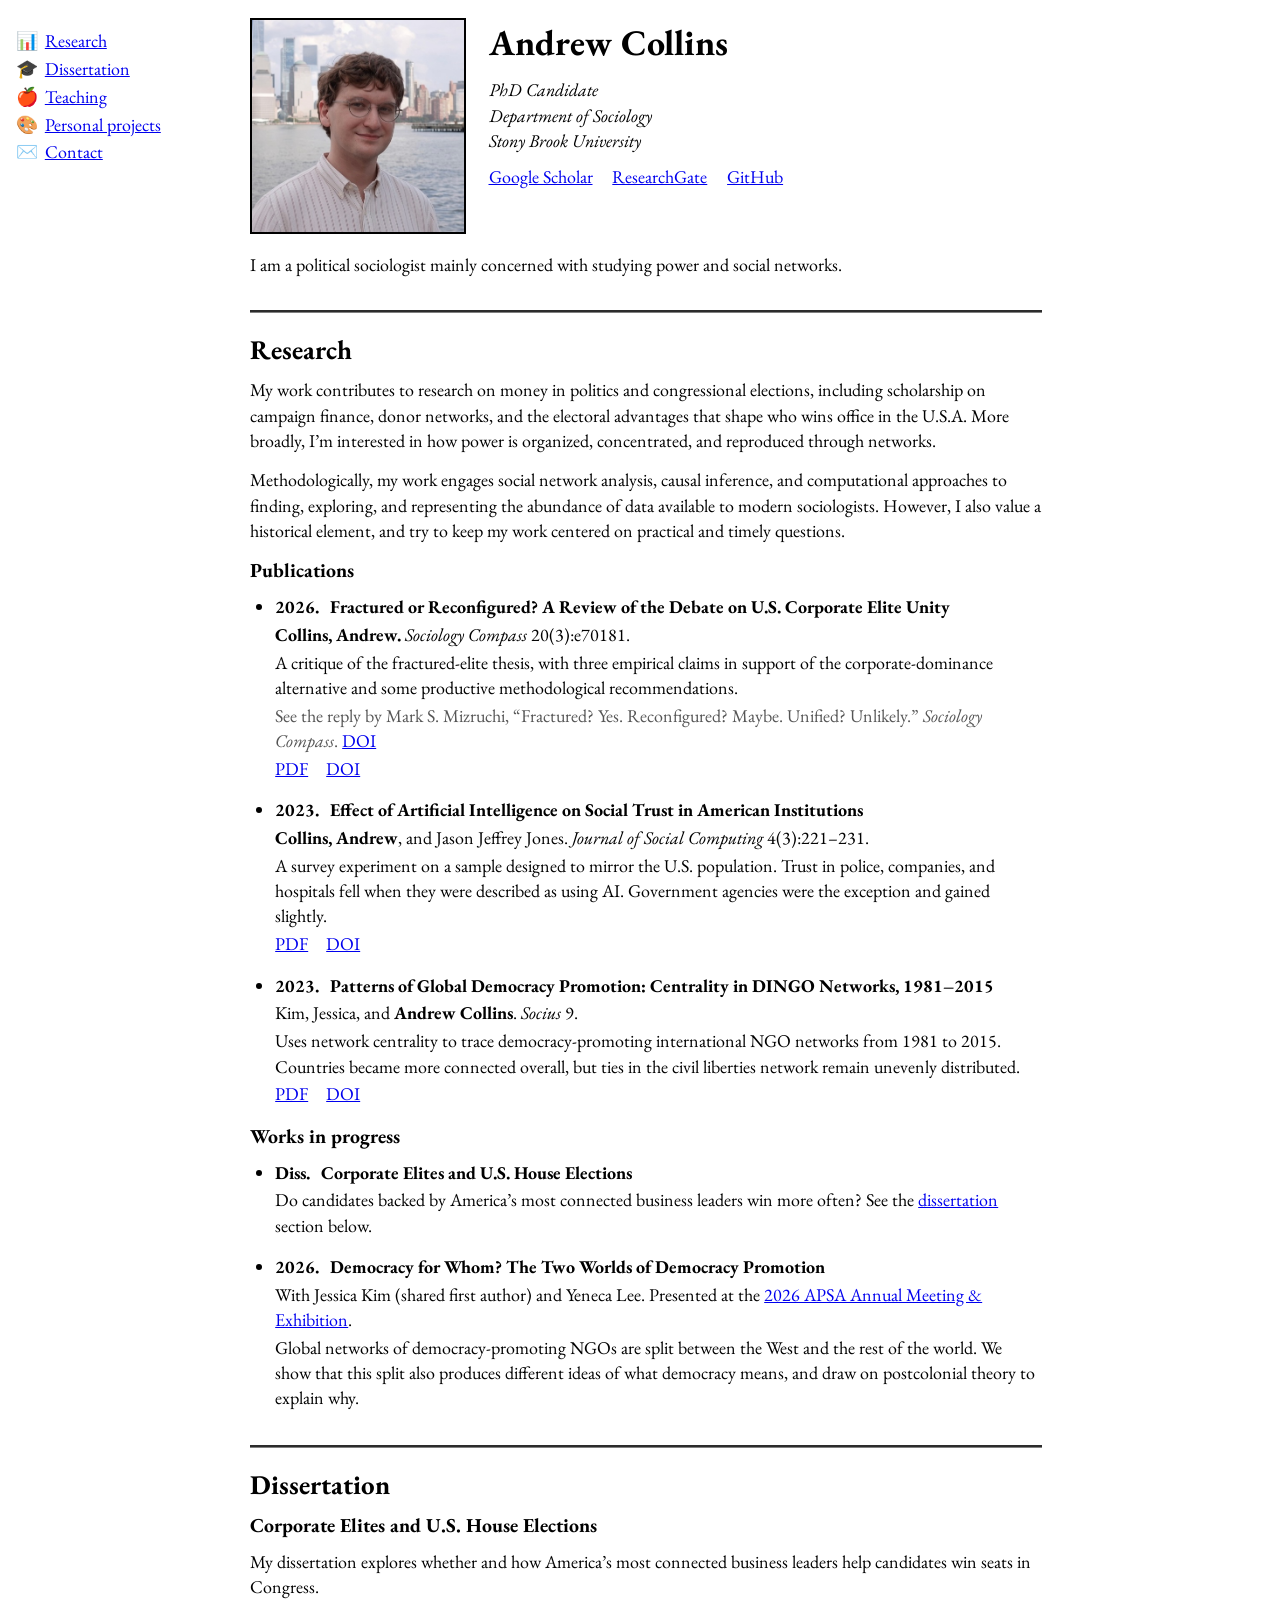
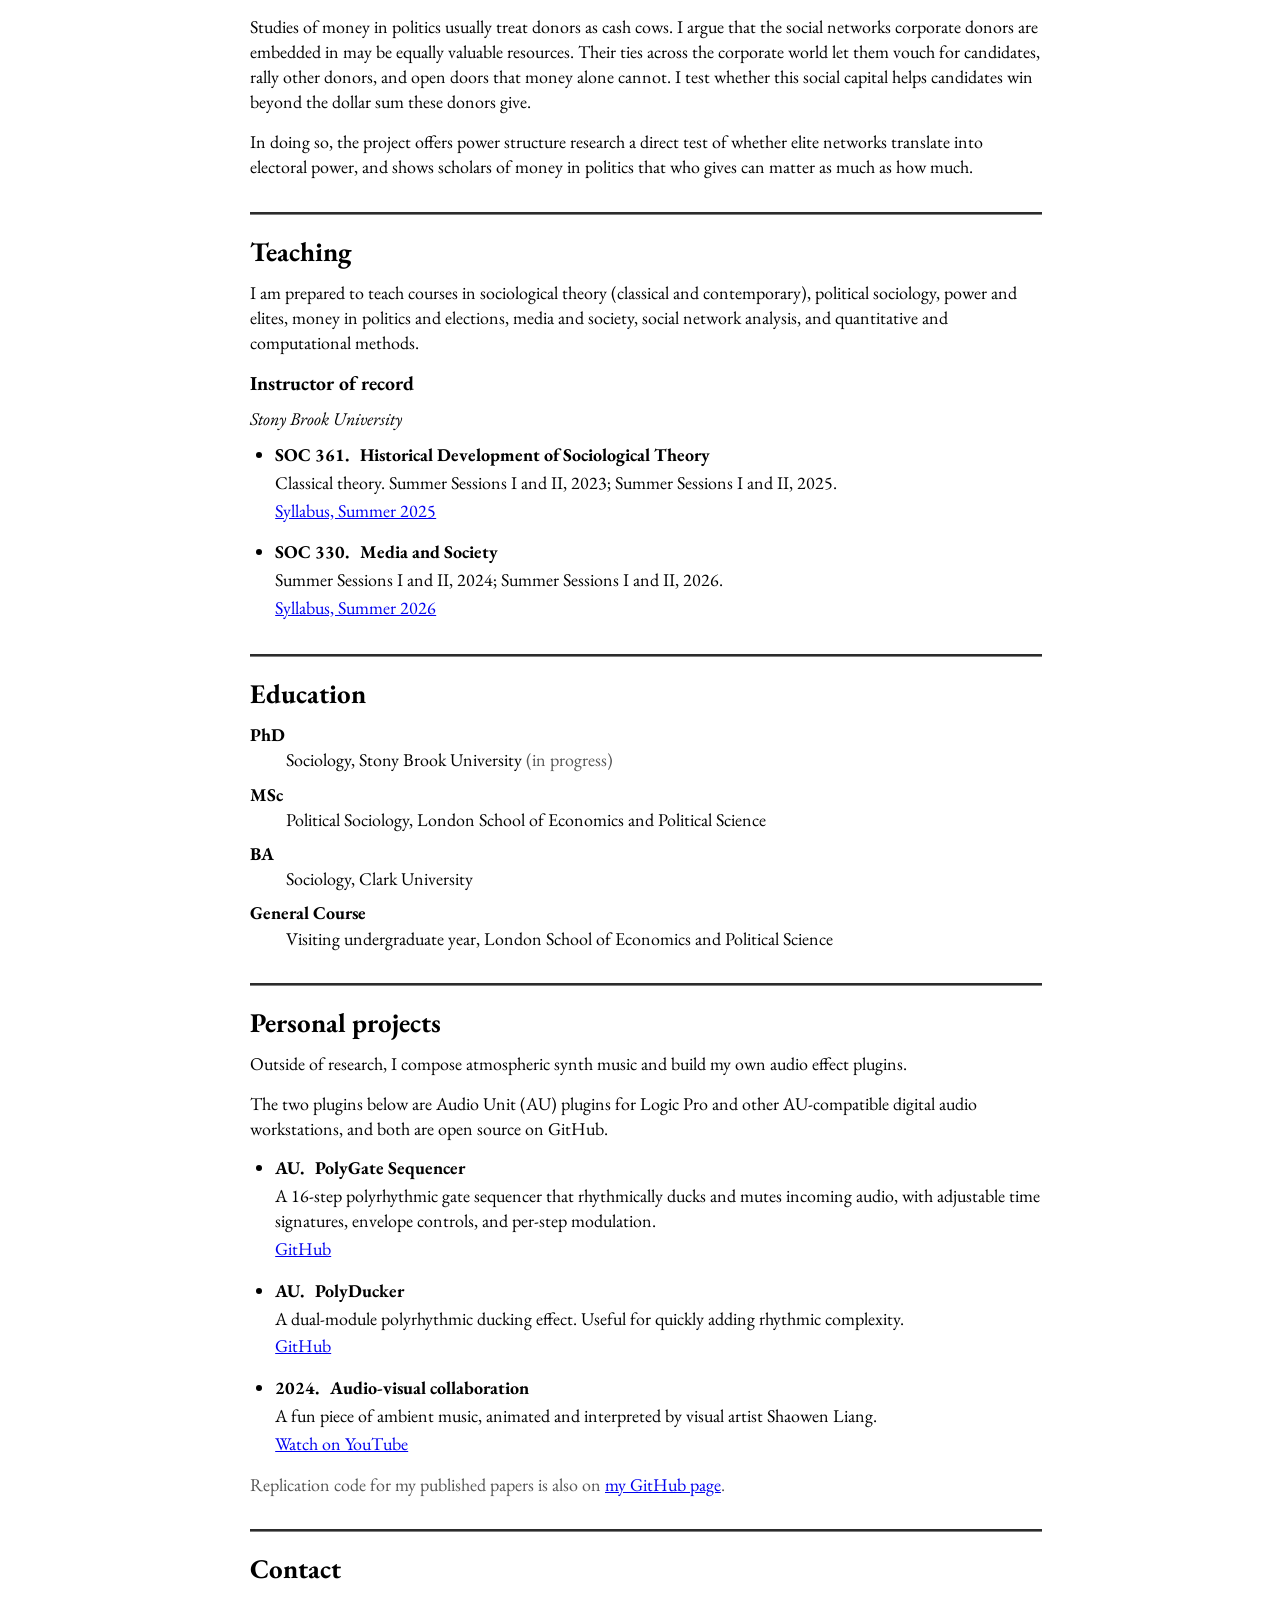
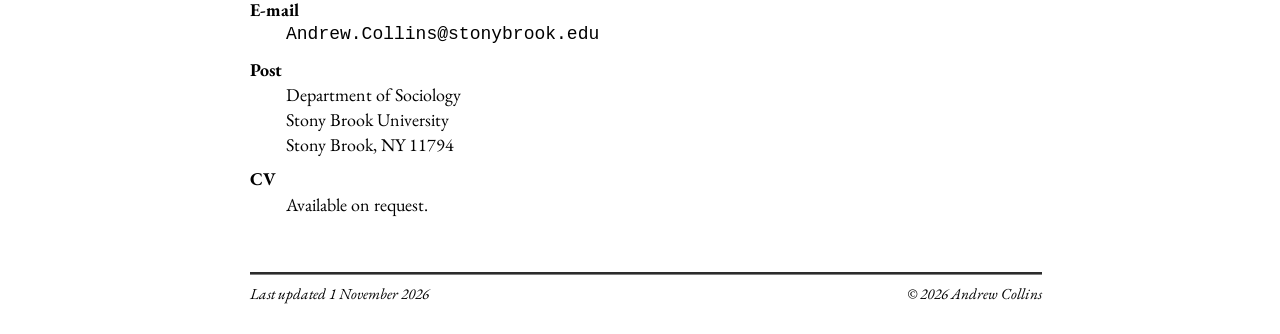
==== commit 89cd3883: "Remove brackets from PDF/DOI-style links Co-Authored-By: Claude Sonnet 5.5 <noreply@anthropic.com> C" ====
--- a/index.html
+++ b/index.html
@@ -7,7 +7,7 @@
 <title>Andrew Collins</title>
 <meta name="claude:viewport-fit-sides" content="cover">
 <meta name="description" content="Andrew Collins, PhD candidate in Sociology at Stony Brook University. Political sociology, power structure research, and social network analysis.">
-<link rel="stylesheet" href="style.css?v=12">
+<link rel="stylesheet" href="style.css?v=13">
 </head>
 <body>
 <div class="page">
--- a/style.css
+++ b/style.css
@@ -85,9 +85,7 @@
 .works .meta, .works .note, .works .acts { display: block; margin: 0.15rem 0 0; }
 .works .note { margin: 0.15rem 0 0; }
 .works .meta { color: var(--ink); }
-.works .acts a { margin-right: 0.6em; }
-.works .acts a::before { content: "["; color: var(--ink); display: inline-block; text-decoration: none; }
-.works .acts a::after { content: "]"; color: var(--ink); display: inline-block; text-decoration: none; }
+.works .acts a { margin-right: 1em; }
 
 .tags { margin: 0 0 0.8rem; padding-left: 1.4rem; list-style: circle; }
 
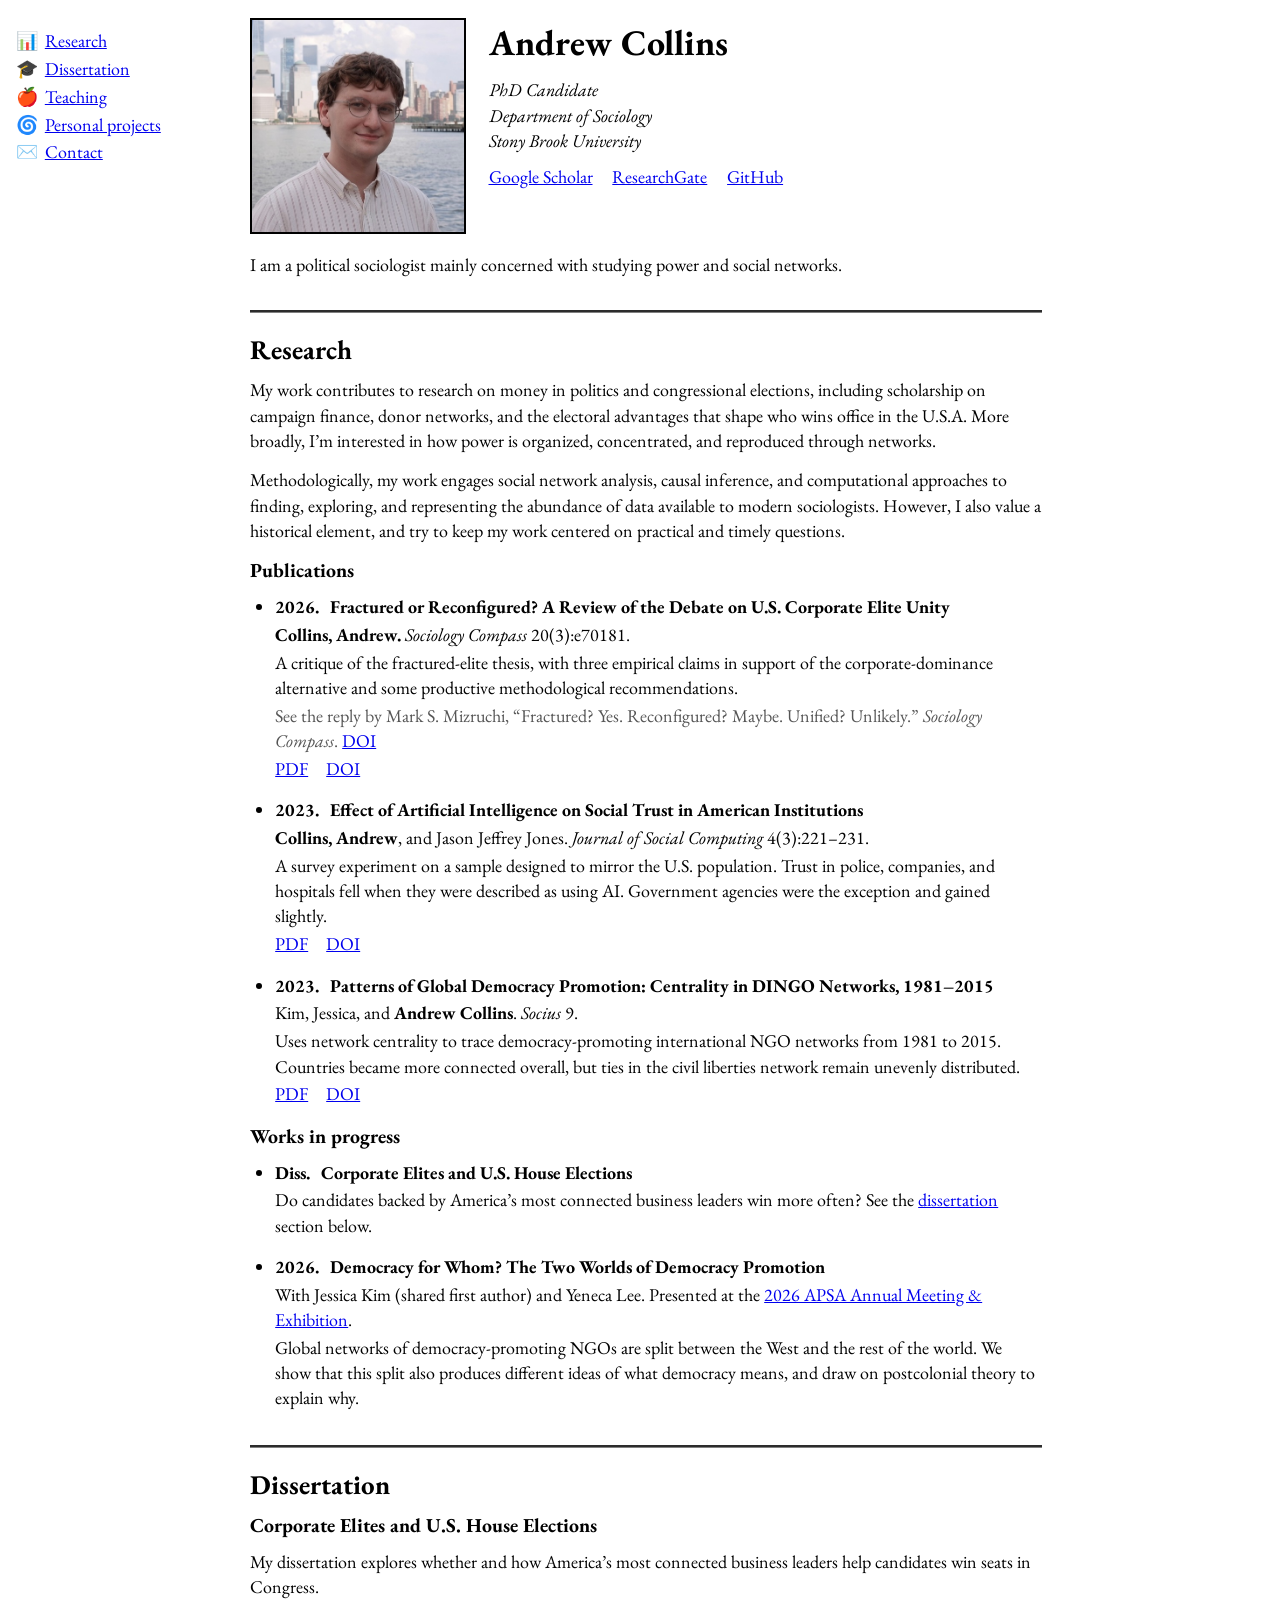
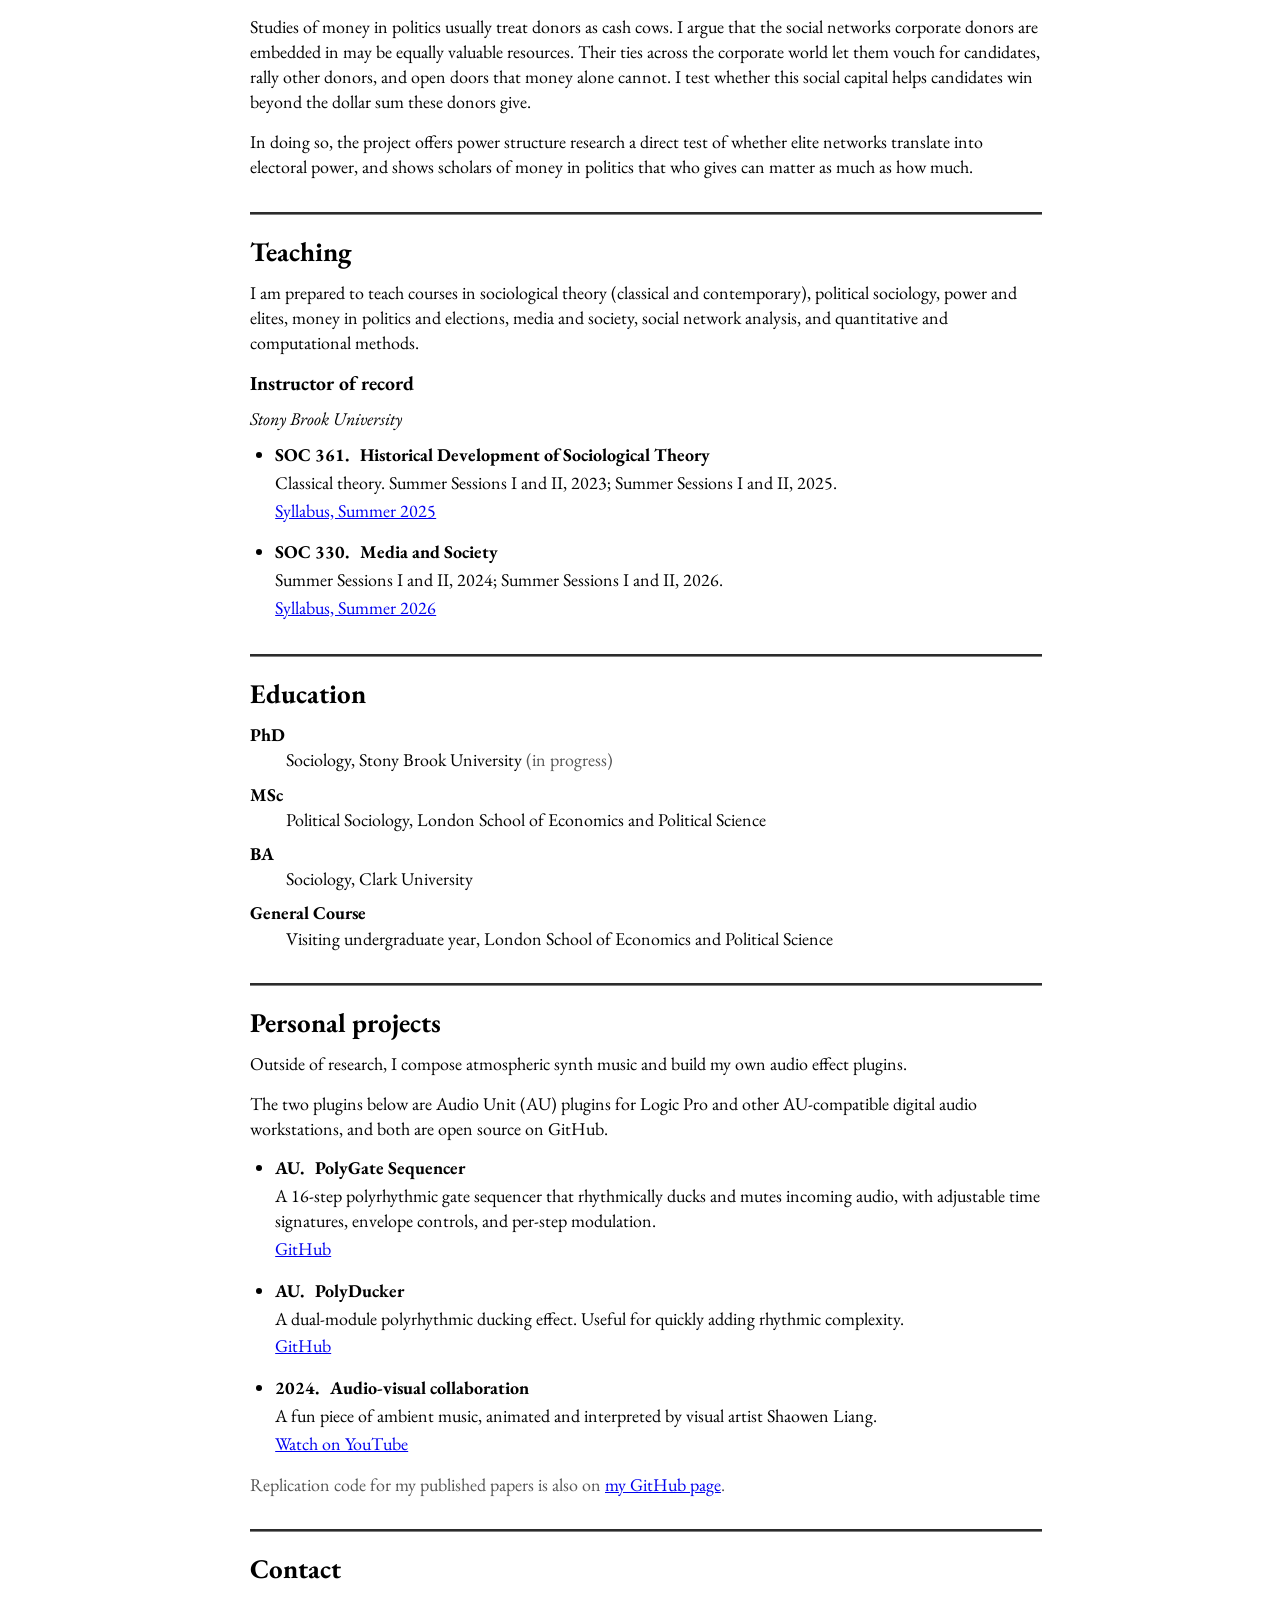
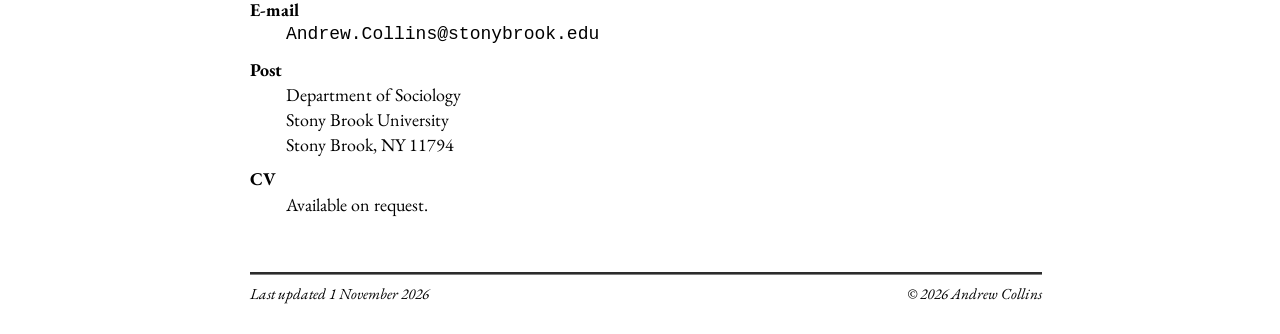
==== commit 770ee348: "Use spiral emoji for Personal projects Co-Authored-By: Claude Sonnet 5.5 <noreply@anthropic.com> Cla" ====
--- a/index.html
+++ b/index.html
@@ -12,7 +12,7 @@
 <body>
 <div class="page">
 <header class="side">
-  <nav aria-label="Site"><ul class="nav"><li><span class="ico" aria-hidden="true">📊</span><a href="#research">Research</a></li><li><span class="ico" aria-hidden="true">🎓</span><a href="#dissertation">Dissertation</a></li><li><span class="ico" aria-hidden="true">🍎</span><a href="#teaching">Teaching</a></li><li><span class="ico" aria-hidden="true">🎨</span><a href="#projects">Personal projects</a></li><li><span class="ico" aria-hidden="true">✉️</span><a href="#contact">Contact</a></li></ul></nav>
+  <nav aria-label="Site"><ul class="nav"><li><span class="ico" aria-hidden="true">📊</span><a href="#research">Research</a></li><li><span class="ico" aria-hidden="true">🎓</span><a href="#dissertation">Dissertation</a></li><li><span class="ico" aria-hidden="true">🍎</span><a href="#teaching">Teaching</a></li><li><span class="ico" aria-hidden="true">🌀</span><a href="#projects">Personal projects</a></li><li><span class="ico" aria-hidden="true">✉️</span><a href="#contact">Contact</a></li></ul></nav>
 </header>
 <main>
 <section class="intro">
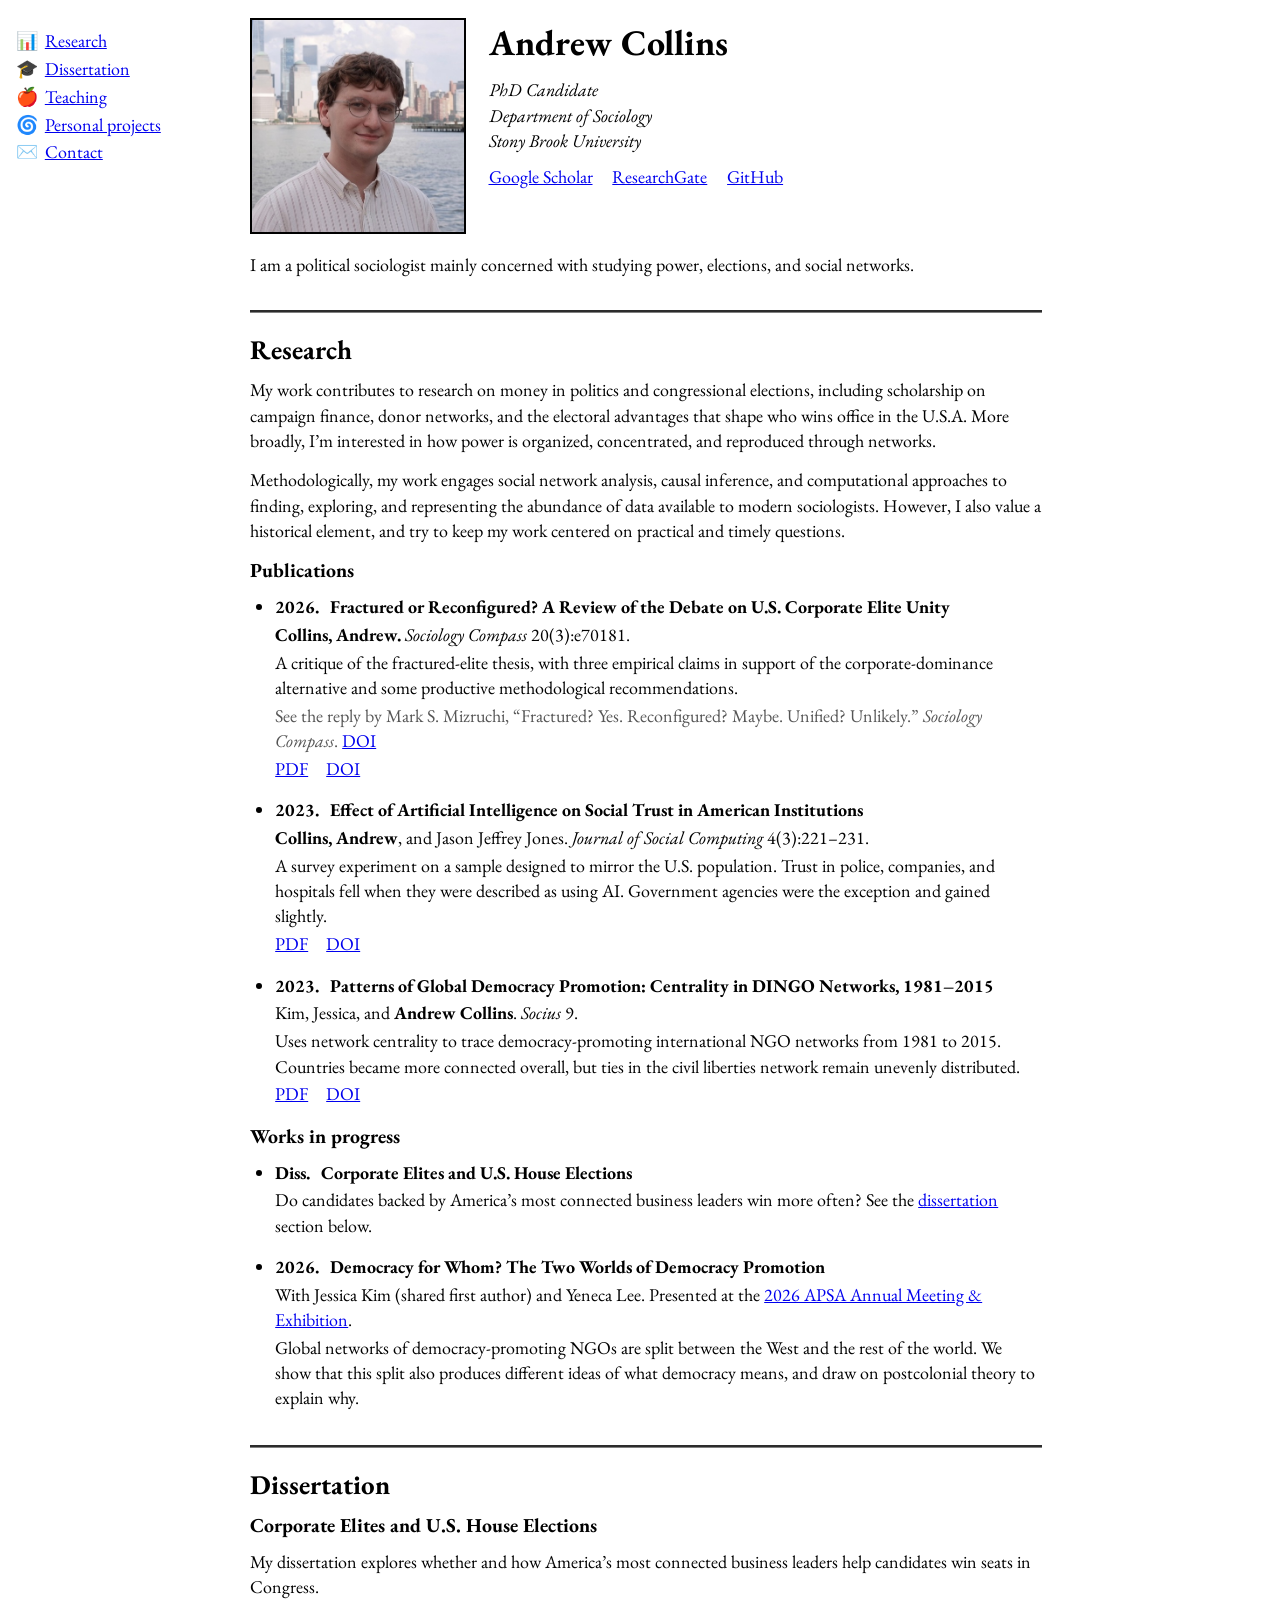
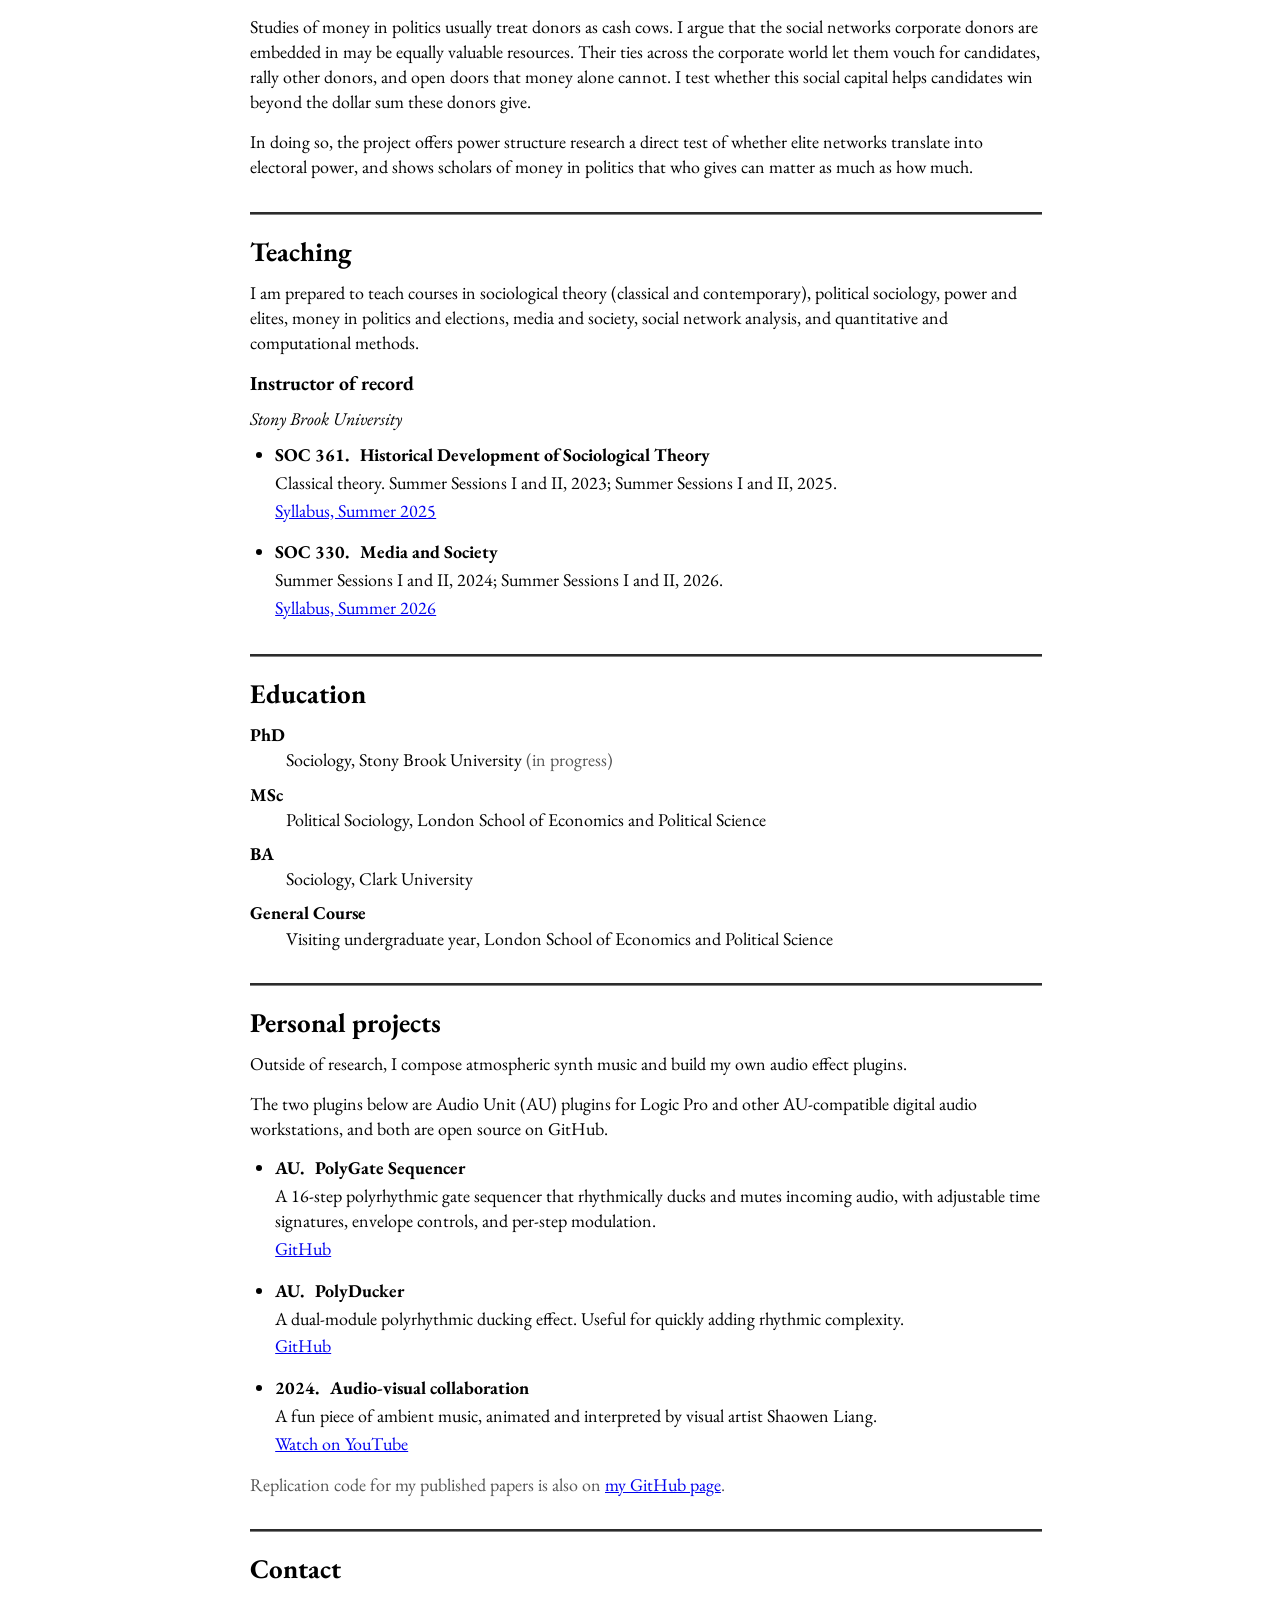
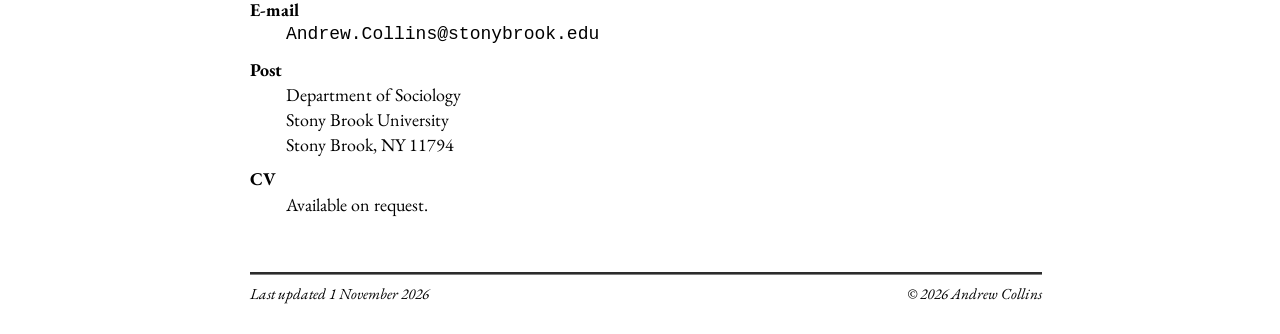
==== commit 4aabbc53: "Add elections to bio sentence Co-Authored-By: Claude Sonnet 5.5 <noreply@anthropic.com> Claude-Sessi" ====
--- a/index.html
+++ b/index.html
@@ -25,7 +25,7 @@
 </section>
 
 <section class="bio">
-  <p class="lede">I am a political sociologist mainly concerned with studying power and social networks.</p>
+  <p class="lede">I am a political sociologist mainly concerned with studying power, elections, and social networks.</p>
 </section>
 
 <section id="research">
